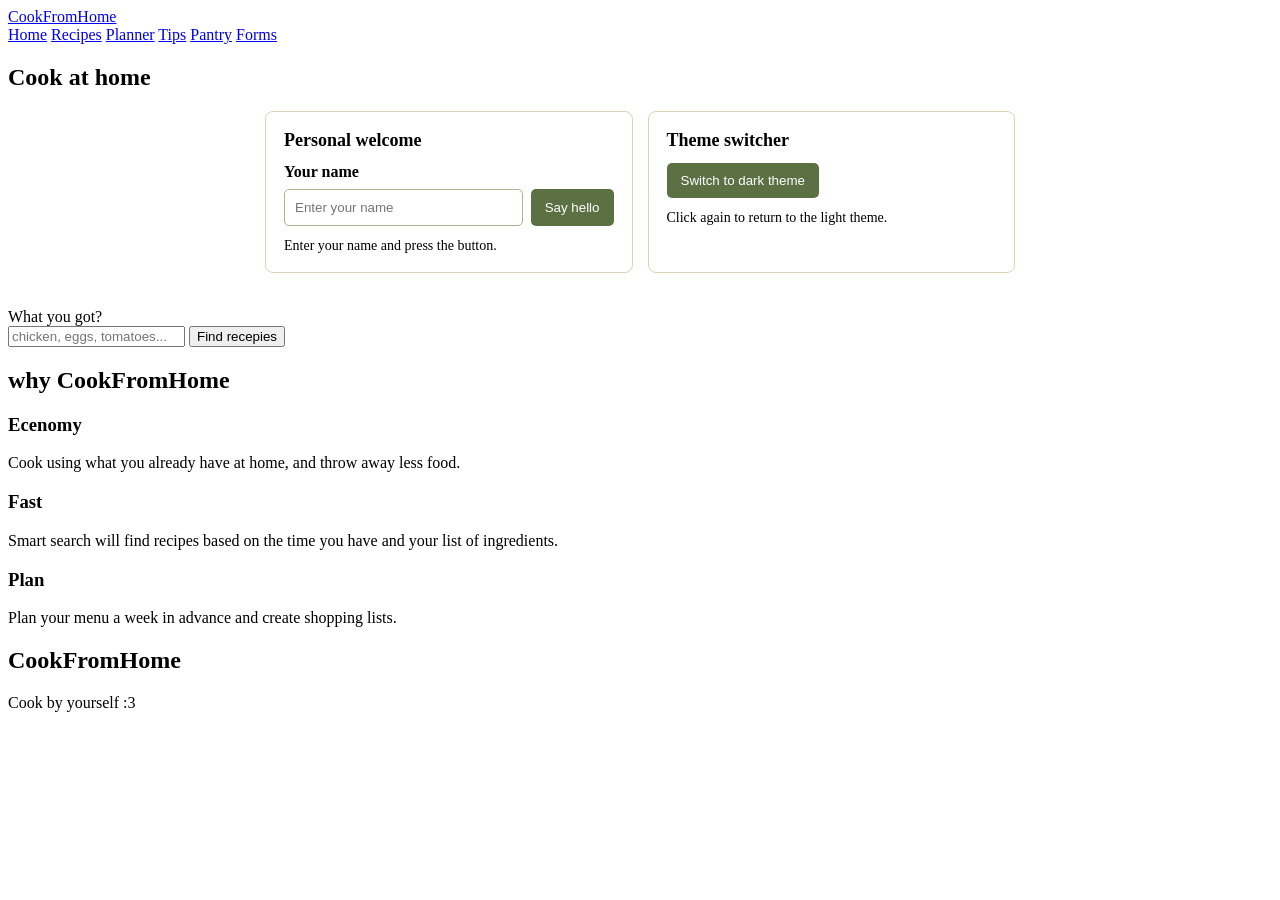
==== index.html @ 1064211c "ass5 js advanced" ====
<!DOCTYPE html>
<html lang="en">
<head>
    <meta charset="UTF-8">
    <meta name="viewport" content="width=device-width, initial-scale=1.0">
    <title>CookFromHome</title>
    <link rel="stylesheet" href="css/style.css">
    <link rel="stylesheet" href="css/responsive.css">
    <link rel="stylesheet" href="css/dom.css">
</head>
<body class="home-page">
    <!-- это короч header его не надо трогать, если хотите новое добавить туда то делайте токо классы разделите мб с суфиксом названий своей страницы -->
     <header>
        <div class="container header-content">
            <a href="index.html" class="logo"> CookFromHome </a>

            <nav>
                 <a href="index.html">Home</a>
                 <a href="recipes.html">Recipes</a>
                 <a href="planner.html">Planner</a>
                 <a href="tips.html">Tips</a>
                 <a href="pantry.html">Pantry</a>
                 <a href="forms.html">Forms</a>
            </nav>
        </div>
     </header>

     <!-- Вот тут будете писать в основном свою страницу-->
     <main>
         <!-- hero-секция с заголовком и призывом к действию -->
         <section class="home-hero">
             <div class="container home-hero-content">
                 <h1 class="home-title">Cook at home</h1>
                 

                 <!-- форма быстрого ввода ингредиентов (требование для форм + Flexbox/Grid) -->
                 <!-- Assignment DOM: Tasks 0 and 1 -->
                 <section class="dom-home-tools" aria-label="JavaScript interaction practice">
                     <div class="dom-home-tool">
                         <h2>Personal welcome</h2>
                         <label for="welcome-name">Your name</label>
                         <div class="dom-home-inputs">
                             <input id="welcome-name" type="text" placeholder="Enter your name">
                             <button id="welcome-button" type="button">Say hello</button>
                         </div>
                         <p id="welcome-message" role="status" aria-live="polite">Enter your name and press the button.</p>
                     </div>
                     <div class="dom-home-tool">
                         <h2>Theme switcher</h2>
                         <button id="theme-button" type="button" aria-pressed="false">Switch to dark theme</button>
                         <p>Click again to return to the light theme.</p>
                     </div>
                 </section>

                 <form class="home-form">
                     <label for="ingredients-input" class="home-label">What you got?</label>
                     <div class="home-input-group">
                         <input type="text" id="ingredients-input" class="home-input" placeholder="chicken, eggs, tomatoes..." required>
                         <button type="submit" class="home-btn">Find recepies</button>
                     </div>
                 </form>
             </div>
         </section>

         <!-- секция преимуществ -->
         <section class="home-benefits">
             <div class="container">
                 <h2 class="home-section-title">why CookFromHome</h2>
                 <div class="home-benefits-grid">
                     <article class="home-benefit-card">
                         <h3 class="home-card-title">Ecenomy</h3>
                         <p class="home-card-text">Cook using what you already have at home, and throw away less food.</p>
                     </article>
                     <article class="home-benefit-card">
                         <h3 class="home-card-title">Fast</h3>
                         <p class="home-card-text">Smart search will find recipes based on the time you have and your list of ingredients.</p>
                     </article>
                     <article class="home-benefit-card">
                         <h3 class="home-card-title">Plan</h3>
                         <p class="home-card-text">Plan your menu a week in advance and create shopping lists.</p>
                     </article>
                 </div>
             </div>
         </section>
     </main>

     <!-- это будет footer его тоже не надо особо трогать, если хотите новое добавить туда то делайте токо классы разделите мб с суфиксом названий своей страницы-->
      <footer>
        <div class="container footer-content">
            <h2>CookFromHome</h2>
            <p>Cook by yourself :3</p>
        </div>
      </footer>
    <script src="js/home-dom.js" defer></script>
</body>
</html>
---- css/responsive.css ----
/* 
   RESPONSIVE STYLES FOR HOME PAGE
   */
@media (max-width: 768px) {
    .home-title {
        font-size: 2rem;
    }

    .home-benefits-grid {
        grid-template-columns: 1fr;
    }

    .home-input-group {
        flex-direction: column;
    }

    .home-btn {
        width: 100%;
    }
}


/* Pantry */

@media (max-width: 600px) {

    .pantry-top-content {
        flex-direction: column;
        align-items: flex-start;
    }

    .pantry-top-content h1 {
        font-size: 42px;
    }

    .pantry-add-product {
        width: 100%;
        flex-direction: column;
    }

    .pantry-add-product input {
        width: 100%;
    }

    .pantry-main {
        grid-template-columns: 1fr;
    }

    .pantry-shelf {
        grid-template-columns: 1fr;
    }

    .pantry-shelf-title {
        border-right: none;
    }

    .pantry-log-row {
        grid-template-columns: 1fr;
        gap: 5px;
    }
}

/* Forms */
@media (max-width: 768px) {

    .header-content {
        flex-direction: column;
        text-align: center;
    }

    header nav {
        justify-content: center;
        gap: 12px;
    }

    .forms-title {
        font-size: 28px;
    }

    .forms-section {
        padding: 20px;
    }

    .footer-content {
        flex-direction: column;
        text-align: center;
    }
    .forms-section {
        padding: 15px;
    }

    .forms-section h2 {
        font-size: 22px;
    }

    .forms-button,
    .btn-secondary {
        padding: 10px 18px;
    }
}
---- css/dom.css ----
/* Assignment 5 DOM & Events — added features only */

/* Home: welcome and theme switcher */
.dom-home-tools {
    max-width: 750px;
    margin: 0 auto 35px;
    display: grid;
    grid-template-columns: repeat(2, minmax(0, 1fr));
    gap: 15px;
    text-align: left;
}
.dom-home-tool {
    padding: 18px;
    background: #fff;
    border: 1px solid #dcd2b4;
    border-radius: 8px;
}
.dom-home-tool h2 { margin: 0 0 12px; font-size: 18px; }
.dom-home-tool label, .tips-live-search label { display: block; font-weight: bold; margin-bottom: 8px; }
.dom-home-tool p { font-size: 14px; margin: 12px 0 0; }
.dom-home-inputs { display: flex; flex-wrap: wrap; gap: 8px; }
.dom-home-tool input, .tips-live-search input {
    min-width: 0;
    flex: 1;
    padding: 10px;
    border: 1px solid #b4af96;
    border-radius: 5px;
}
.dom-home-tool button, .tips-live-search button {
    padding: 10px 14px;
    border: 0;
    border-radius: 5px;
    background: #5b7043;
    color: white;
    cursor: pointer;
}
.dom-home-tool button:hover { background: #435b31; }

/* Home page dark theme (Task 1) */
body.home-page.theme-dark { background: #1c2923; color: #f2eee3; }
.home-page.theme-dark header { background: #22372b; border-bottom-color: #627867; }
.home-page.theme-dark nav a, .home-page.theme-dark .logo { color: #f2eee3; }
.home-page.theme-dark .home-title,
.home-page.theme-dark .home-section-title,
.home-page.theme-dark .home-label,
.home-page.theme-dark .home-subtitle { color: #f2eee3; }
.home-page.theme-dark .dom-home-tool,
.home-page.theme-dark .home-benefit-card { background: #304439; border-color: #657b69; }
.home-page.theme-dark .home-card-title { color: #d9eaba; }
.home-page.theme-dark .home-card-text { color: #e6ebe0; }
.home-page.theme-dark .dom-home-tool input,
.home-page.theme-dark .home-input { background: #f9f9f3; color: #213329; }
.home-page.theme-dark footer { background: #14241a; }

/* Pantry: add/remove list (Task 4) */
.pantry-add-product { flex-direction: column; align-items: flex-start; gap: 8px; }
.pantry-add-product label { font-weight: bold; }
.pantry-add-product form { display: flex; flex-wrap: wrap; gap: 8px; }
#pantry-add-feedback { margin: 0; font-size: 13px; color: #f4dba9; }
.pantry-added { padding-top: 30px; }
.pantry-added h2 { margin: 0 0 8px; }
#pantry-product-list { list-style: none; padding: 0; margin: 15px 0 30px; }
#pantry-product-list li {
    padding: 10px 14px;
    margin: 8px 0;
    background: #fbf8f1;
    border: 1px solid #bcb4a4;
    display: flex;
    align-items: center;
    justify-content: space-between;
    gap: 12px;
    overflow-wrap: anywhere;
}
#pantry-product-list button {
    border: 0;
    border-radius: 4px;
    padding: 7px 12px;
    color: white;
    background: #8c3930;
    cursor: pointer;
}
#pantry-product-list button:hover { background: #6c261f; }

/* Pantry: independent accordion questions (Task 2) */
.faq-question {
    width: 100%;
    border: 0;
    background: transparent;
    padding: 5px 0;
    text-align: left;
    color: #1d2d26;
    font-size: 16px;
    font-weight: bold;
    cursor: pointer;
}
.faq-question::after { content: ' +'; float: right; }
.faq-question[aria-expanded="true"]::after { content: ' −'; }
.faq-answer { padding: 6px 0 2px; line-height: 1.5; }

/* Tips: live search (Task 3) */
.tips-live-search {
    padding: 20px;
    background: #fff;
    border: 1px solid #cdd8cb;
    border-radius: 8px;
}
.tips-live-search input { width: 100%; max-width: 520px; display: block; }
.tips-live-search p { margin: 12px 0 0; }
#tips-no-results { font-weight: bold; color: #87392b; }

.dom-home-tool button:focus-visible,
.dom-home-tool input:focus-visible,
.faq-question:focus-visible,
#pantry-product-list button:focus-visible,
.tips-live-search input:focus-visible,
.pantry-add-product input:focus-visible,
.pantry-add-product button:focus-visible {
    outline: 3px solid #e9ac4f;
    outline-offset: 3px;
}

@media (max-width: 700px) {
    .dom-home-tools { grid-template-columns: 1fr; }
    .pantry-add-product form { width: 100%; }
    .pantry-add-product input { width: 100%; }
}
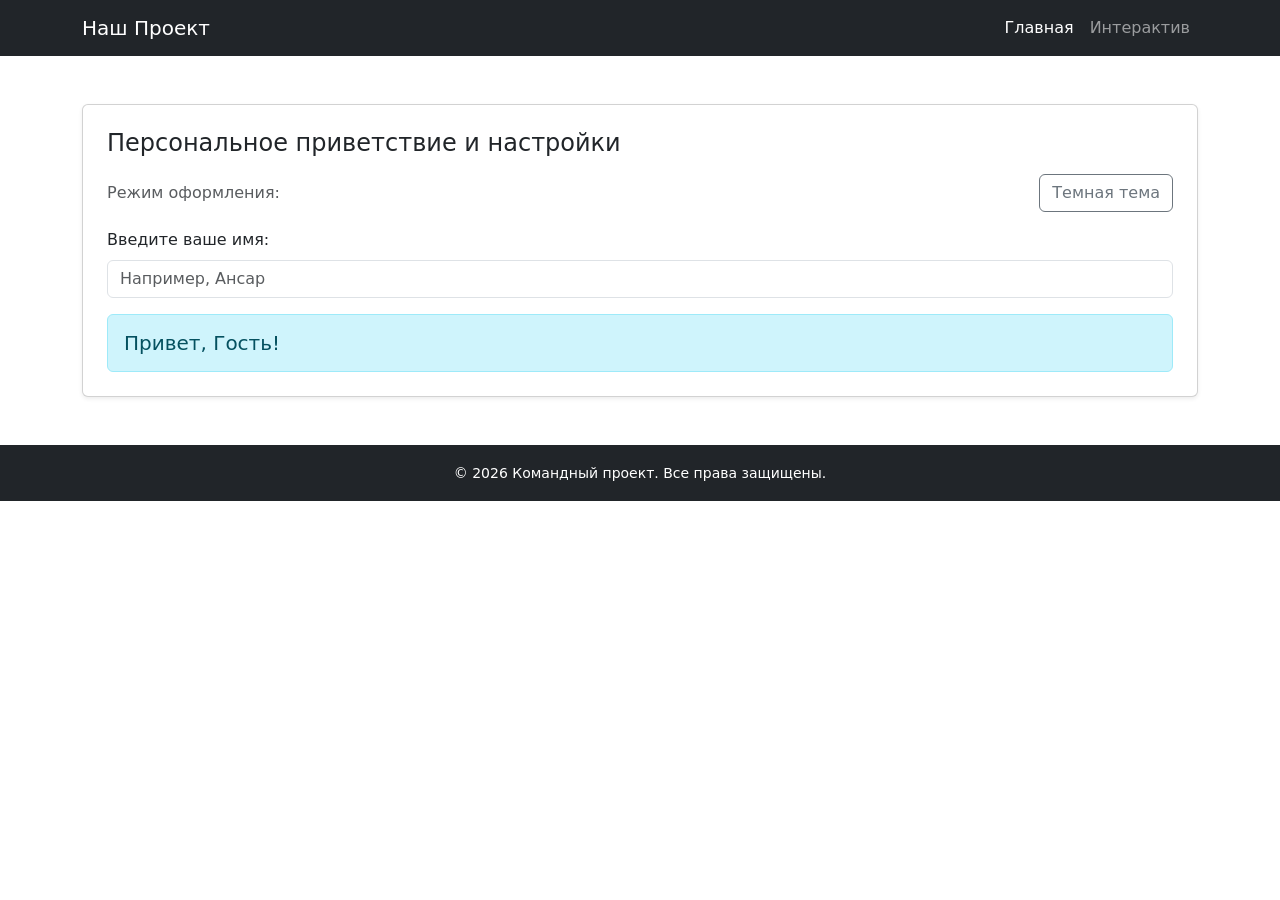
==== commit 152cd227: "Angsar: update index.html with Task 1 and 6" ====
--- a/index.html
+++ b/index.html
@@ -1,96 +1,57 @@
 <!DOCTYPE html>
-<html lang="en">
+<html lang="ru">
 <head>
     <meta charset="UTF-8">
     <meta name="viewport" content="width=device-width, initial-scale=1.0">
-    <title>CookFromHome</title>
-    <link rel="stylesheet" href="css/style.css">
-    <link rel="stylesheet" href="css/responsive.css">
-    <link rel="stylesheet" href="css/dom.css">
+    <title>Учебный проект</title>
+    <link href="https://cdn.jsdelivr.net/npm/bootstrap@5.3.0/dist/css/bootstrap.min.css" rel="stylesheet">
+    <link rel="stylesheet" href="style.css">
 </head>
-<body class="home-page">
-    <!-- это короч header его не надо трогать, если хотите новое добавить туда то делайте токо классы разделите мб с суфиксом названий своей страницы -->
-     <header>
-        <div class="container header-content">
-            <a href="index.html" class="logo"> CookFromHome </a>
+<body>
 
-            <nav>
-                 <a href="index.html">Home</a>
-                 <a href="recipes.html">Recipes</a>
-                 <a href="planner.html">Planner</a>
-                 <a href="tips.html">Tips</a>
-                 <a href="pantry.html">Pantry</a>
-                 <a href="forms.html">Forms</a>
-            </nav>
+    <header class="navbar navbar-expand-lg navbar-dark bg-dark">
+        <div class="container">
+            <a class="navbar-brand" href="#">Наш Проект</a>
+            <button class="navbar-toggler" type="button" data-bs-toggle="collapse" data-bs-target="#navbarNav">
+                <span class="navbar-toggler-icon"></span>
+            </button>
+            <div class="collapse navbar-collapse" id="navbarNav">
+                <ul class="navbar-nav ms-auto">
+                    <li class="nav-item"><a class="nav-link active" href="#">Главная</a></li>
+                    <li class="nav-item"><a class="nav-link" href="#interactive">&#x418;&#x43d;&#x442;&#x435;&#x440;&#x430;&#x43a;&#x442;&#x438;&#x432;</a></li>
+                </ul>
+            </div>
         </div>
-     </header>
+    </header>
 
-     <!-- Вот тут будете писать в основном свою страницу-->
-     <main>
-         <!-- hero-секция с заголовком и призывом к действию -->
-         <section class="home-hero">
-             <div class="container home-hero-content">
-                 <h1 class="home-title">Cook at home</h1>
-                 
+    <main class="container my-5">
+        <section id="interactive" class="card p-4 shadow-sm mb-4">
+            <h2 class="card-title h4 mb-3">&#x41f;&#x435;&#x440;&#x441;&#x43e;&#x43d;&#x430;&#x43b;&#x44c;&#x43d;&#x43e;&#x435; &#x43f;&#x440;&#x438;&#x432;&#x435;&#x442;&#x441;&#x442;&#x432;&#x438;&#x435; &#x438; &#x43d;&#x430;&#x441;&#x442;&#x440;&#x43e;&#x439;&#x43a;&#x438;</h2>
 
-                 <!-- форма быстрого ввода ингредиентов (требование для форм + Flexbox/Grid) -->
-                 <!-- Assignment DOM: Tasks 0 and 1 -->
-                 <section class="dom-home-tools" aria-label="JavaScript interaction practice">
-                     <div class="dom-home-tool">
-                         <h2>Personal welcome</h2>
-                         <label for="welcome-name">Your name</label>
-                         <div class="dom-home-inputs">
-                             <input id="welcome-name" type="text" placeholder="Enter your name">
-                             <button id="welcome-button" type="button">Say hello</button>
-                         </div>
-                         <p id="welcome-message" role="status" aria-live="polite">Enter your name and press the button.</p>
-                     </div>
-                     <div class="dom-home-tool">
-                         <h2>Theme switcher</h2>
-                         <button id="theme-button" type="button" aria-pressed="false">Switch to dark theme</button>
-                         <p>Click again to return to the light theme.</p>
-                     </div>
-                 </section>
+            <div class="d-flex justify-content-between align-items-center mb-3">
+                <span class="text-muted">&#x420;&#x435;&#x436;&#x438;&#x43c; &#x43e;&#x444;&#x43e;&#x440;&#x43c;&#x43b;&#x435;&#x43d;&#x438;&#x44f;:</span>
+                <button id="theme-toggle-btn" class="btn btn-outline-secondary">&#x422;&#x435;&#x43c;&#x43d;&#x430;&#x44f; &#x442;&#x435;&#x43c;&#x430;</button>
+            </div>
 
-                 <form class="home-form">
-                     <label for="ingredients-input" class="home-label">What you got?</label>
-                     <div class="home-input-group">
-                         <input type="text" id="ingredients-input" class="home-input" placeholder="chicken, eggs, tomatoes..." required>
-                         <button type="submit" class="home-btn">Find recepies</button>
-                     </div>
-                 </form>
-             </div>
-         </section>
+            <div class="mb-3">
+                <label for="name-input" class="form-label">&#x412;&#x432;&#x435;&#x434;&#x438;&#x442;&#x435; &#x432;&#x430;&#x448;&#x435; &#x438;&#x43c;&#x44f;:</label>
+                <input type="text" id="name-input" class="form-control" placeholder="&#x41d;&#x430;&#x43f;&#x440;&#x438;&#x43c;&#x435;&#x440;, &#x410;&#x43d;&#x441;&#x430;&#x440;">
+            </div>
 
-         <!-- секция преимуществ -->
-         <section class="home-benefits">
-             <div class="container">
-                 <h2 class="home-section-title">why CookFromHome</h2>
-                 <div class="home-benefits-grid">
-                     <article class="home-benefit-card">
-                         <h3 class="home-card-title">Ecenomy</h3>
-                         <p class="home-card-text">Cook using what you already have at home, and throw away less food.</p>
-                     </article>
-                     <article class="home-benefit-card">
-                         <h3 class="home-card-title">Fast</h3>
-                         <p class="home-card-text">Smart search will find recipes based on the time you have and your list of ingredients.</p>
-                     </article>
-                     <article class="home-benefit-card">
-                         <h3 class="home-card-title">Plan</h3>
-                         <p class="home-card-text">Plan your menu a week in advance and create shopping lists.</p>
-                     </article>
-                 </div>
-             </div>
-         </section>
-     </main>
+            <div class="alert alert-info mb-0" role="alert">
+                <h3 id="welcome-message" class="h5 mb-0">&#x41f;&#x440;&#x438;&#x432;&#x435;&#x442;, &#x413;&#x43e;&#x441;&#x442;&#x44c;!</h3>
+            </div>
+        </section>
+    </main>
 
-     <!-- это будет footer его тоже не надо особо трогать, если хотите новое добавить туда то делайте токо классы разделите мб с суфиксом названий своей страницы-->
-      <footer>
-        <div class="container footer-content">
-            <h2>CookFromHome</h2>
-            <p>Cook by yourself :3</p>
+    <footer class="bg-dark text-white text-center py-3 mt-auto">
+        <div class="container">
+            <small>&copy; 2026 &#x41a;&#x43e;&#x43c;&#x430;&#x43d;&#x434;&#x43d;&#x44b;&#x439; &#x43f;&#x440;&#x43e;&#x435;&#x43a;&#x442;. &#x412;&#x441;&#x435; &#x43f;&#x440;&#x430;&#x432;&#x430; &#x437;&#x430;&#x449;&#x438;&#x449;&#x435;&#x43d;&#x44b;.</small>
         </div>
-      </footer>
-    <script src="js/home-dom.js" defer></script>
+    </footer>
+
+    <script src="https://code.jquery.com/jquery-3.7.1.min.js"></script>
+    <script src="https://cdn.jsdelivr.net/npm/bootstrap@5.3.0/dist/js/bootstrap.bundle.min.js"></script>
+    <script src="script.js"></script>
 </body>
-</html>+</html>
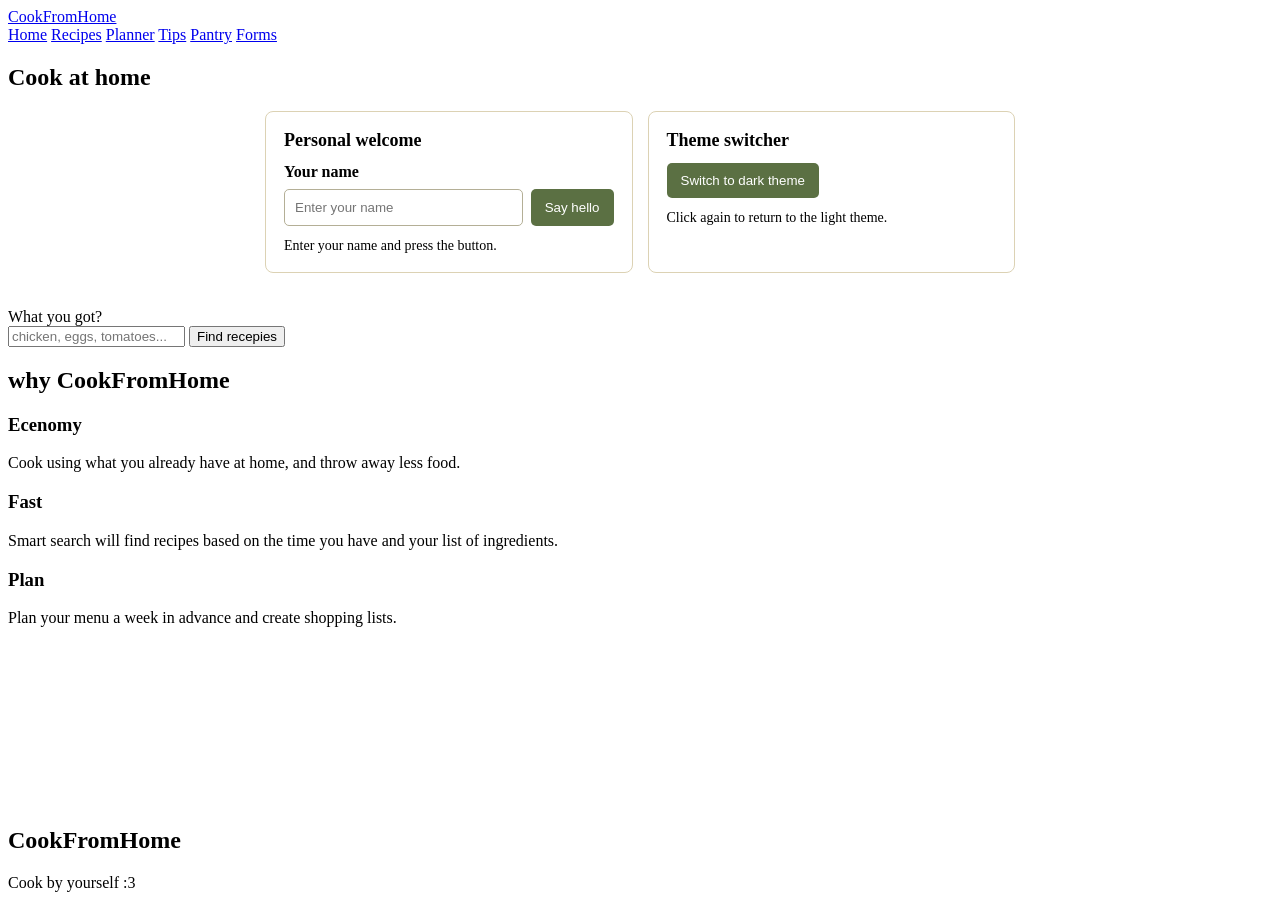
==== commit e14a9234: "Revert "Angsar: update index.html with Task 1 and 6" This reverts commit 152cd227566311664bfaecbad02" ====
--- a/index.html
+++ b/index.html
@@ -1,57 +1,96 @@
 <!DOCTYPE html>
-<html lang="ru">
+<html lang="en">
 <head>
     <meta charset="UTF-8">
     <meta name="viewport" content="width=device-width, initial-scale=1.0">
-    <title>Учебный проект</title>
-    <link href="https://cdn.jsdelivr.net/npm/bootstrap@5.3.0/dist/css/bootstrap.min.css" rel="stylesheet">
-    <link rel="stylesheet" href="style.css">
+    <title>CookFromHome</title>
+    <link rel="stylesheet" href="css/style.css">
+    <link rel="stylesheet" href="css/responsive.css">
+    <link rel="stylesheet" href="css/dom.css">
 </head>
-<body>
+<body class="home-page">
+    <!-- это короч header его не надо трогать, если хотите новое добавить туда то делайте токо классы разделите мб с суфиксом названий своей страницы -->
+     <header>
+        <div class="container header-content">
+            <a href="index.html" class="logo"> CookFromHome </a>
 
-    <header class="navbar navbar-expand-lg navbar-dark bg-dark">
-        <div class="container">
-            <a class="navbar-brand" href="#">Наш Проект</a>
-            <button class="navbar-toggler" type="button" data-bs-toggle="collapse" data-bs-target="#navbarNav">
-                <span class="navbar-toggler-icon"></span>
-            </button>
-            <div class="collapse navbar-collapse" id="navbarNav">
-                <ul class="navbar-nav ms-auto">
-                    <li class="nav-item"><a class="nav-link active" href="#">Главная</a></li>
-                    <li class="nav-item"><a class="nav-link" href="#interactive">&#x418;&#x43d;&#x442;&#x435;&#x440;&#x430;&#x43a;&#x442;&#x438;&#x432;</a></li>
-                </ul>
-            </div>
+            <nav>
+                 <a href="index.html">Home</a>
+                 <a href="recipes.html">Recipes</a>
+                 <a href="planner.html">Planner</a>
+                 <a href="tips.html">Tips</a>
+                 <a href="pantry.html">Pantry</a>
+                 <a href="forms.html">Forms</a>
+            </nav>
         </div>
-    </header>
+     </header>
 
-    <main class="container my-5">
-        <section id="interactive" class="card p-4 shadow-sm mb-4">
-            <h2 class="card-title h4 mb-3">&#x41f;&#x435;&#x440;&#x441;&#x43e;&#x43d;&#x430;&#x43b;&#x44c;&#x43d;&#x43e;&#x435; &#x43f;&#x440;&#x438;&#x432;&#x435;&#x442;&#x441;&#x442;&#x432;&#x438;&#x435; &#x438; &#x43d;&#x430;&#x441;&#x442;&#x440;&#x43e;&#x439;&#x43a;&#x438;</h2>
+     <!-- Вот тут будете писать в основном свою страницу-->
+     <main>
+         <!-- hero-секция с заголовком и призывом к действию -->
+         <section class="home-hero">
+             <div class="container home-hero-content">
+                 <h1 class="home-title">Cook at home</h1>
+                 
 
-            <div class="d-flex justify-content-between align-items-center mb-3">
-                <span class="text-muted">&#x420;&#x435;&#x436;&#x438;&#x43c; &#x43e;&#x444;&#x43e;&#x440;&#x43c;&#x43b;&#x435;&#x43d;&#x438;&#x44f;:</span>
-                <button id="theme-toggle-btn" class="btn btn-outline-secondary">&#x422;&#x435;&#x43c;&#x43d;&#x430;&#x44f; &#x442;&#x435;&#x43c;&#x430;</button>
-            </div>
+                 <!-- форма быстрого ввода ингредиентов (требование для форм + Flexbox/Grid) -->
+                 <!-- Assignment DOM: Tasks 0 and 1 -->
+                 <section class="dom-home-tools" aria-label="JavaScript interaction practice">
+                     <div class="dom-home-tool">
+                         <h2>Personal welcome</h2>
+                         <label for="welcome-name">Your name</label>
+                         <div class="dom-home-inputs">
+                             <input id="welcome-name" type="text" placeholder="Enter your name">
+                             <button id="welcome-button" type="button">Say hello</button>
+                         </div>
+                         <p id="welcome-message" role="status" aria-live="polite">Enter your name and press the button.</p>
+                     </div>
+                     <div class="dom-home-tool">
+                         <h2>Theme switcher</h2>
+                         <button id="theme-button" type="button" aria-pressed="false">Switch to dark theme</button>
+                         <p>Click again to return to the light theme.</p>
+                     </div>
+                 </section>
 
-            <div class="mb-3">
-                <label for="name-input" class="form-label">&#x412;&#x432;&#x435;&#x434;&#x438;&#x442;&#x435; &#x432;&#x430;&#x448;&#x435; &#x438;&#x43c;&#x44f;:</label>
-                <input type="text" id="name-input" class="form-control" placeholder="&#x41d;&#x430;&#x43f;&#x440;&#x438;&#x43c;&#x435;&#x440;, &#x410;&#x43d;&#x441;&#x430;&#x440;">
-            </div>
+                 <form class="home-form">
+                     <label for="ingredients-input" class="home-label">What you got?</label>
+                     <div class="home-input-group">
+                         <input type="text" id="ingredients-input" class="home-input" placeholder="chicken, eggs, tomatoes..." required>
+                         <button type="submit" class="home-btn">Find recepies</button>
+                     </div>
+                 </form>
+             </div>
+         </section>
 
-            <div class="alert alert-info mb-0" role="alert">
-                <h3 id="welcome-message" class="h5 mb-0">&#x41f;&#x440;&#x438;&#x432;&#x435;&#x442;, &#x413;&#x43e;&#x441;&#x442;&#x44c;!</h3>
-            </div>
-        </section>
-    </main>
+         <!-- секция преимуществ -->
+         <section class="home-benefits">
+             <div class="container">
+                 <h2 class="home-section-title">why CookFromHome</h2>
+                 <div class="home-benefits-grid">
+                     <article class="home-benefit-card">
+                         <h3 class="home-card-title">Ecenomy</h3>
+                         <p class="home-card-text">Cook using what you already have at home, and throw away less food.</p>
+                     </article>
+                     <article class="home-benefit-card">
+                         <h3 class="home-card-title">Fast</h3>
+                         <p class="home-card-text">Smart search will find recipes based on the time you have and your list of ingredients.</p>
+                     </article>
+                     <article class="home-benefit-card">
+                         <h3 class="home-card-title">Plan</h3>
+                         <p class="home-card-text">Plan your menu a week in advance and create shopping lists.</p>
+                     </article>
+                 </div>
+             </div>
+         </section>
+     </main>
 
-    <footer class="bg-dark text-white text-center py-3 mt-auto">
-        <div class="container">
-            <small>&copy; 2026 &#x41a;&#x43e;&#x43c;&#x430;&#x43d;&#x434;&#x43d;&#x44b;&#x439; &#x43f;&#x440;&#x43e;&#x435;&#x43a;&#x442;. &#x412;&#x441;&#x435; &#x43f;&#x440;&#x430;&#x432;&#x430; &#x437;&#x430;&#x449;&#x438;&#x449;&#x435;&#x43d;&#x44b;.</small>
+     <!-- это будет footer его тоже не надо особо трогать, если хотите новое добавить туда то делайте токо классы разделите мб с суфиксом названий своей страницы-->
+      <footer>
+        <div class="container footer-content">
+            <h2>CookFromHome</h2>
+            <p>Cook by yourself :3</p>
         </div>
-    </footer>
-
-    <script src="https://code.jquery.com/jquery-3.7.1.min.js"></script>
-    <script src="https://cdn.jsdelivr.net/npm/bootstrap@5.3.0/dist/js/bootstrap.bundle.min.js"></script>
-    <script src="script.js"></script>
+      </footer>
+    <script src="js/home-dom.js" defer></script>
 </body>
-</html>
+</html>
--- a/css/style.css
+++ b/css/style.css
@@ -0,0 +1,37 @@
+﻿body {
+    transition: background-color 0.3s ease, color 0.3s ease;
+    min-height: 100vh;
+    display: flex;
+    flex-direction: column;
+}
+
+main {
+    flex: 1;
+}
+
+body.dark-theme {
+    background-color: #121212;
+    color: #e0e0e0;
+}
+
+    body.dark-theme .card {
+        background-color: #1e1e1e;
+        border-color: #333;
+        color: #e0e0e0;
+    }
+
+    body.dark-theme .form-control {
+        background-color: #2b2b2b;
+        border-color: #444;
+        color: #ffffff;
+    }
+
+        body.dark-theme .form-control::placeholder {
+            color: #888;
+        }
+
+    body.dark-theme .alert-info {
+        background-color: #1a3a4b;
+        border-color: #20546d;
+        color: #b6e0fe;
+    }
--- a/css/responsive.css
+++ b/css/responsive.css
@@ -0,0 +1,100 @@
+/* 
+   RESPONSIVE STYLES FOR HOME PAGE
+   */
+@media (max-width: 768px) {
+    .home-title {
+        font-size: 2rem;
+    }
+
+    .home-benefits-grid {
+        grid-template-columns: 1fr;
+    }
+
+    .home-input-group {
+        flex-direction: column;
+    }
+
+    .home-btn {
+        width: 100%;
+    }
+}
+
+
+/* Pantry */
+
+@media (max-width: 600px) {
+
+    .pantry-top-content {
+        flex-direction: column;
+        align-items: flex-start;
+    }
+
+    .pantry-top-content h1 {
+        font-size: 42px;
+    }
+
+    .pantry-add-product {
+        width: 100%;
+        flex-direction: column;
+    }
+
+    .pantry-add-product input {
+        width: 100%;
+    }
+
+    .pantry-main {
+        grid-template-columns: 1fr;
+    }
+
+    .pantry-shelf {
+        grid-template-columns: 1fr;
+    }
+
+    .pantry-shelf-title {
+        border-right: none;
+    }
+
+    .pantry-log-row {
+        grid-template-columns: 1fr;
+        gap: 5px;
+    }
+}
+
+/* Forms */
+@media (max-width: 768px) {
+
+    .header-content {
+        flex-direction: column;
+        text-align: center;
+    }
+
+    header nav {
+        justify-content: center;
+        gap: 12px;
+    }
+
+    .forms-title {
+        font-size: 28px;
+    }
+
+    .forms-section {
+        padding: 20px;
+    }
+
+    .footer-content {
+        flex-direction: column;
+        text-align: center;
+    }
+    .forms-section {
+        padding: 15px;
+    }
+
+    .forms-section h2 {
+        font-size: 22px;
+    }
+
+    .forms-button,
+    .btn-secondary {
+        padding: 10px 18px;
+    }
+}
--- a/css/dom.css
+++ b/css/dom.css
@@ -0,0 +1,126 @@
+/* Assignment 5 DOM & Events — added features only */
+
+/* Home: welcome and theme switcher */
+.dom-home-tools {
+    max-width: 750px;
+    margin: 0 auto 35px;
+    display: grid;
+    grid-template-columns: repeat(2, minmax(0, 1fr));
+    gap: 15px;
+    text-align: left;
+}
+.dom-home-tool {
+    padding: 18px;
+    background: #fff;
+    border: 1px solid #dcd2b4;
+    border-radius: 8px;
+}
+.dom-home-tool h2 { margin: 0 0 12px; font-size: 18px; }
+.dom-home-tool label, .tips-live-search label { display: block; font-weight: bold; margin-bottom: 8px; }
+.dom-home-tool p { font-size: 14px; margin: 12px 0 0; }
+.dom-home-inputs { display: flex; flex-wrap: wrap; gap: 8px; }
+.dom-home-tool input, .tips-live-search input {
+    min-width: 0;
+    flex: 1;
+    padding: 10px;
+    border: 1px solid #b4af96;
+    border-radius: 5px;
+}
+.dom-home-tool button, .tips-live-search button {
+    padding: 10px 14px;
+    border: 0;
+    border-radius: 5px;
+    background: #5b7043;
+    color: white;
+    cursor: pointer;
+}
+.dom-home-tool button:hover { background: #435b31; }
+
+/* Home page dark theme (Task 1) */
+body.home-page.theme-dark { background: #1c2923; color: #f2eee3; }
+.home-page.theme-dark header { background: #22372b; border-bottom-color: #627867; }
+.home-page.theme-dark nav a, .home-page.theme-dark .logo { color: #f2eee3; }
+.home-page.theme-dark .home-title,
+.home-page.theme-dark .home-section-title,
+.home-page.theme-dark .home-label,
+.home-page.theme-dark .home-subtitle { color: #f2eee3; }
+.home-page.theme-dark .dom-home-tool,
+.home-page.theme-dark .home-benefit-card { background: #304439; border-color: #657b69; }
+.home-page.theme-dark .home-card-title { color: #d9eaba; }
+.home-page.theme-dark .home-card-text { color: #e6ebe0; }
+.home-page.theme-dark .dom-home-tool input,
+.home-page.theme-dark .home-input { background: #f9f9f3; color: #213329; }
+.home-page.theme-dark footer { background: #14241a; }
+
+/* Pantry: add/remove list (Task 4) */
+.pantry-add-product { flex-direction: column; align-items: flex-start; gap: 8px; }
+.pantry-add-product label { font-weight: bold; }
+.pantry-add-product form { display: flex; flex-wrap: wrap; gap: 8px; }
+#pantry-add-feedback { margin: 0; font-size: 13px; color: #f4dba9; }
+.pantry-added { padding-top: 30px; }
+.pantry-added h2 { margin: 0 0 8px; }
+#pantry-product-list { list-style: none; padding: 0; margin: 15px 0 30px; }
+#pantry-product-list li {
+    padding: 10px 14px;
+    margin: 8px 0;
+    background: #fbf8f1;
+    border: 1px solid #bcb4a4;
+    display: flex;
+    align-items: center;
+    justify-content: space-between;
+    gap: 12px;
+    overflow-wrap: anywhere;
+}
+#pantry-product-list button {
+    border: 0;
+    border-radius: 4px;
+    padding: 7px 12px;
+    color: white;
+    background: #8c3930;
+    cursor: pointer;
+}
+#pantry-product-list button:hover { background: #6c261f; }
+
+/* Pantry: independent accordion questions (Task 2) */
+.faq-question {
+    width: 100%;
+    border: 0;
+    background: transparent;
+    padding: 5px 0;
+    text-align: left;
+    color: #1d2d26;
+    font-size: 16px;
+    font-weight: bold;
+    cursor: pointer;
+}
+.faq-question::after { content: ' +'; float: right; }
+.faq-question[aria-expanded="true"]::after { content: ' −'; }
+.faq-answer { padding: 6px 0 2px; line-height: 1.5; }
+
+/* Tips: live search (Task 3) */
+.tips-live-search {
+    padding: 20px;
+    background: #fff;
+    border: 1px solid #cdd8cb;
+    border-radius: 8px;
+}
+.tips-live-search input { width: 100%; max-width: 520px; display: block; }
+.tips-live-search p { margin: 12px 0 0; }
+#tips-no-results { font-weight: bold; color: #87392b; }
+
+.dom-home-tool button:focus-visible,
+.dom-home-tool input:focus-visible,
+.faq-question:focus-visible,
+#pantry-product-list button:focus-visible,
+.tips-live-search input:focus-visible,
+.pantry-add-product input:focus-visible,
+.pantry-add-product button:focus-visible {
+    outline: 3px solid #e9ac4f;
+    outline-offset: 3px;
+}
+
+@media (max-width: 700px) {
+    .dom-home-tools { grid-template-columns: 1fr; }
+    .pantry-add-product form { width: 100%; }
+    .pantry-add-product input { width: 100%; }
+}
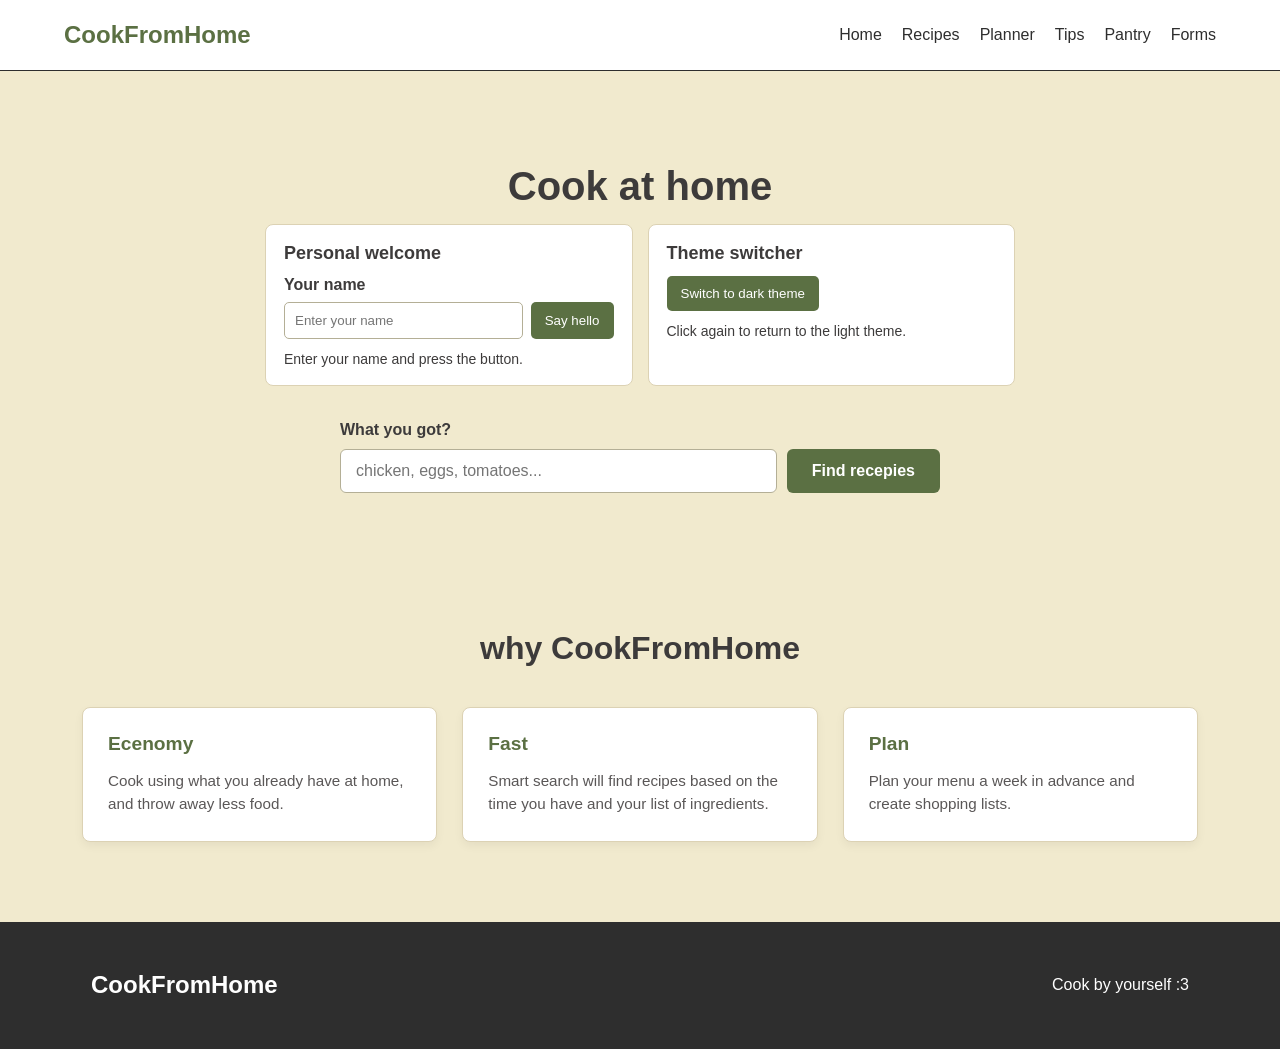
==== commit e4bd10f8: "Add jQuery CDN script to index.html" ====
--- a/index.html
+++ b/index.html
@@ -92,5 +92,8 @@
         </div>
       </footer>
     <script src="js/home-dom.js" defer></script>
+   
+<script src="https://code.jquery.com/jquery-3.6.0.min.js"></script>
+<script src="js/home-dom.js" defer></script>
 </body>
-</html>+</html>
--- a/css/style.css
+++ b/css/style.css
@@ -1,37 +1,339 @@
-﻿body {
-    transition: background-color 0.3s ease, color 0.3s ease;
-    min-height: 100vh;
-    display: flex;
-    flex-direction: column;
-}
-
-main {
-    flex: 1;
-}
-
-body.dark-theme {
-    background-color: #121212;
-    color: #e0e0e0;
-}
-
-    body.dark-theme .card {
-        background-color: #1e1e1e;
-        border-color: #333;
-        color: #e0e0e0;
-    }
-
-    body.dark-theme .form-control {
-        background-color: #2b2b2b;
-        border-color: #444;
-        color: #ffffff;
-    }
-
-        body.dark-theme .form-control::placeholder {
-            color: #888;
-        }
-
-    body.dark-theme .alert-info {
-        background-color: #1a3a4b;
-        border-color: #20546d;
-        color: #b6e0fe;
-    }
+* {
+    box-sizing: border-box;
+}
+
+body{
+    margin: 0;
+    font-family: Arial, sans-serif;
+    background-color: rgb(241, 234, 206);
+    color: rgb(61, 59, 59);
+    min-height: 100vh;
+    display: flex;
+    flex-direction: column;
+}
+
+/* тут короч общие классы мб потом что то добавим чтобы облегчит но пока так а и кста вот юзайте заране готовый контейнер если не нравится то может свой сделать конечно*/
+
+.container{
+    width: min(90%, 1200px);
+    margin: 0 auto;
+}
+
+/* header */
+header{
+    background-color: white;
+    border-bottom: 1px solid rgb(46, 46, 46);
+}
+
+.header-content{
+    min-height: 70px;
+    display: flex;
+    flex-wrap: wrap;
+    align-items: center;
+    justify-content: space-between;
+    gap: 15px;
+}
+
+.logo{
+    color: rgb(91, 112, 67);
+    font-size: 24px;
+    font-weight: bold;
+    text-decoration: none;
+}
+
+/* navigation */
+nav{
+    display: flex;
+    gap: 12px 20px;
+    flex-wrap: wrap;
+    justify-content: flex-end;
+}
+nav a{
+    color: rgb(46, 46, 46);
+    text-decoration: none;
+}
+
+/* main <-------------------------------------------------------------- тут пишите свои классы и делите их коментариями по секциями и еще суфикс добавляйте по типу pantry-title plannet-title и тп*/
+main{
+    min-height: 70vh;
+    flex: 1;
+}
+
+/* footer */
+footer{
+    padding: 30px;
+    background-color: rgb(46, 46, 46);
+    color: white;
+}
+
+.footer-content{
+    display: flex;
+    align-items: center;
+    justify-content: space-between;
+}
+/* 
+   HOME PAGE STYLES (Retkhan Angsar)
+    */
+
+/* Hero-секция */
+.home-hero {
+    padding: 60px 20px;
+    background-color: transparent;
+    text-align: center;
+}
+
+.home-title {
+    font-size: 2.5rem;
+    color: rgb(61, 59, 59);
+    margin-bottom: 15px;
+}
+
+.home-subtitle {
+    font-size: 1.1rem;
+    color: rgb(90, 87, 87);
+    margin-bottom: 30px;
+}
+
+/* Форма поиска (Flexbox) */
+.home-form {
+    max-width: 600px;
+    margin: 0 auto;
+    display: flex;
+    flex-direction: column;
+    gap: 10px;
+    text-align: left;
+}
+
+.home-label {
+    font-weight: bold;
+    color: rgb(61, 59, 59);
+}
+
+.home-input-group {
+    display: flex; /* flexbox для строки ввода и кнопки */
+    gap: 10px;
+}
+
+.home-input {
+    flex: 1; /* инпут занимает всё доступное пространство */
+    padding: 12px 15px;
+    border: 1px solid rgb(180, 175, 150);
+    border-radius: 6px;
+    font-size: 1rem;
+    background-color: white;
+}
+
+.home-btn {
+    padding: 12px 25px;
+    background-color: rgb(91, 112, 67);
+    color: white;
+    border: none;
+    border-radius: 6px;
+    font-size: 1rem;
+    font-weight: bold;
+    cursor: pointer;
+    transition: background 0.3s;
+}
+
+    .home-btn:hover {
+        background-color: rgb(35, 170, 42);
+    }
+
+/* секция преимуществ */
+.home-benefits {
+    padding: 50px 20px 80px 20px;
+}
+
+.home-section-title {
+    text-align: center;
+    font-size: 2rem;
+    margin-bottom: 40px;
+    color: rgb(61, 59, 59);
+}
+
+/* карточки преимуществ (CSS Grid) */
+.home-benefits-grid {
+    display: grid;
+    grid-template-columns: repeat(3, 1fr); /* 3 колонки на десктопе */
+    gap: 25px;
+}
+
+.home-benefit-card {
+    background: white;
+    padding: 25px;
+    border-radius: 8px;
+    box-shadow: 0 4px 10px rgba(0, 0, 0, 0.05);
+    border: 1px solid rgb(220, 210, 180);
+}
+
+.home-card-title {
+    font-size: 1.2rem;
+    margin-top: 0;
+    margin-bottom: 10px;
+    color: rgb(91, 112, 67);
+}
+
+.home-card-text {
+    color: rgb(90, 87, 87);
+    font-size: 0.95rem;
+    line-height: 1.5;
+    margin-bottom: 0;
+}
+.planner-container {
+    padding: 40px 0 80px 0;
+}
+
+.planner-hero {
+    text-align: center;
+    margin-bottom: 40px;
+}
+
+.planner-title {
+    font-size: 2.2rem;
+    color: rgb(61, 59, 59);
+    margin-bottom: 10px;
+}
+
+.planner-subtitle {
+    font-size: 1rem;
+    color: rgb(90, 87, 87);
+}
+
+.planner-form-card {
+    background: white;
+    padding: 20px 30px;
+    border-radius: 8px;
+    border: 1px solid rgb(220, 210, 180);
+    box-shadow: 0 4px 10px rgba(0, 0, 0, 0.05);
+    display: flex;
+    justify-content: space-between;
+    align-items: center;
+    flex-wrap: wrap;
+    gap: 20px;
+    margin-bottom: 40px;
+}
+
+.planner-form-group {
+    display: flex;
+    align-items: center;
+    gap: 10px;
+}
+
+.planner-select,
+.planner-input {
+    padding: 10px 14px;
+    border: 1px solid rgb(180, 175, 150);
+    border-radius: 6px;
+    font-size: 0.95rem;
+    background: white;
+}
+
+.planner-grid {
+    display: grid;
+    grid-template-columns: repeat(auto-fill, minmax(320px, 1fr));
+    gap: 25px;
+    margin-bottom: 50px;
+}
+
+.planner-day-card {
+    background: white;
+    border-radius: 8px;
+    padding: 22px;
+    border: 1px solid rgb(220, 210, 180);
+    box-shadow: 0 4px 10px rgba(0, 0, 0, 0.05);
+}
+
+.planner-day-header {
+    display: flex;
+    justify-content: space-between;
+    align-items: center;
+    padding-bottom: 12px;
+    margin-bottom: 15px;
+    border-bottom: 2px solid rgb(241, 234, 206);
+}
+
+.planner-day-title {
+    margin: 0;
+    font-size: 1.2rem;
+    color: rgb(61, 59, 59);
+}
+
+.planner-badge {
+    background: rgb(230, 248, 232);
+    color: rgb(91, 112, 67);
+    font-weight: bold;
+    font-size: 0.85rem;
+    padding: 4px 10px;
+    border-radius: 12px;
+}
+
+.planner-meals {
+    list-style: none;
+    padding: 0;
+    margin: 0;
+}
+
+.planner-meals li {
+    padding: 8px 0;
+    font-size: 0.95rem;
+    color: rgb(75, 75, 75);
+    border-bottom: 1px dashed rgb(230, 225, 200);
+}
+
+.planner-meals li:last-child {
+    border-bottom: none;
+}
+
+.planner-bottom-layout {
+    display: grid;
+    grid-template-columns: 2fr 1fr;
+    gap: 25px;
+}
+
+.planner-box {
+    background: white;
+    padding: 25px;
+    border-radius: 8px;
+    border: 1px solid rgb(220, 210, 180);
+    box-shadow: 0 4px 10px rgba(0, 0, 0, 0.05);
+}
+
+.planner-box h3 {
+    margin-top: 0;
+    color: rgb(61, 59, 59);
+    margin-bottom: 20px;
+}
+
+.planner-checklist {
+    display: grid;
+    grid-template-columns: 1fr 1fr;
+    gap: 15px;
+}
+
+.planner-check-item {
+    display: flex;
+    align-items: center;
+    gap: 10px;
+    font-size: 0.95rem;
+    color: rgb(75, 75, 75);
+}
+
+.planner-check-item input[type="checkbox"] {
+    width: 18px;
+    height: 18px;
+    accent-color: rgb(91, 112, 67);
+    cursor: pointer;
+}
+
+.planner-summary-list {
+    width: 100%;
+    margin-bottom: 20px;
+}
+
+.planner-summary-item {
+    display: flex;
+    justify-content: space-between;
+    padding: 10px 0;
+    border-bottom: 1px solid rgb(240, 235, 215);
+    font-size: 0.95rem;
+}
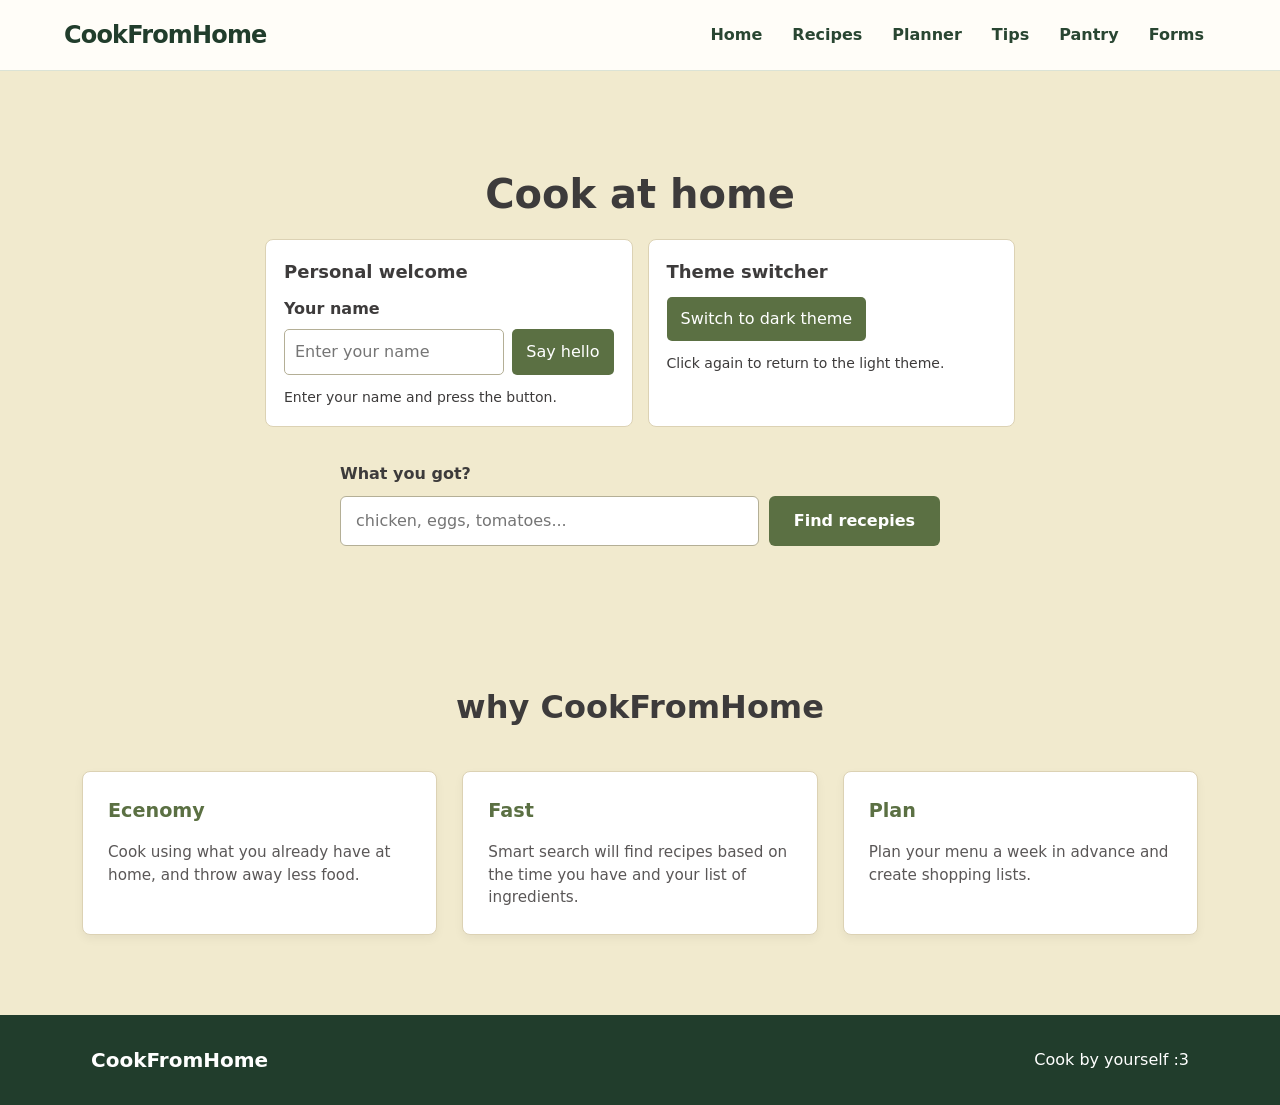
==== commit 1639ac7c: "Complete Task 7 responsive design" ====
--- a/index.html
+++ b/index.html
@@ -7,9 +7,10 @@
     <link rel="stylesheet" href="css/style.css">
     <link rel="stylesheet" href="css/responsive.css">
     <link rel="stylesheet" href="css/dom.css">
+    <link rel="stylesheet" href="css/site-polish.css">
 </head>
 <body class="home-page">
-    <!-- это короч header его не надо трогать, если хотите новое добавить туда то делайте токо классы разделите мб с суфиксом названий своей страницы -->
+    <a class="skip-link" href="#main-content">Skip to main content</a>
      <header>
         <div class="container header-content">
             <a href="index.html" class="logo"> CookFromHome </a>
@@ -25,75 +26,67 @@
         </div>
      </header>
 
-     <!-- Вот тут будете писать в основном свою страницу-->
-     <main>
-         <!-- hero-секция с заголовком и призывом к действию -->
-         <section class="home-hero">
-             <div class="container home-hero-content">
-                 <h1 class="home-title">Cook at home</h1>
-                 
+     <main id="main-content">
+          <section class="home-hero">
+              <div class="container home-hero-content">
+                  <h1 class="home-title">Cook at home</h1>
 
-                 <!-- форма быстрого ввода ингредиентов (требование для форм + Flexbox/Grid) -->
-                 <!-- Assignment DOM: Tasks 0 and 1 -->
-                 <section class="dom-home-tools" aria-label="JavaScript interaction practice">
-                     <div class="dom-home-tool">
-                         <h2>Personal welcome</h2>
-                         <label for="welcome-name">Your name</label>
-                         <div class="dom-home-inputs">
-                             <input id="welcome-name" type="text" placeholder="Enter your name">
-                             <button id="welcome-button" type="button">Say hello</button>
-                         </div>
-                         <p id="welcome-message" role="status" aria-live="polite">Enter your name and press the button.</p>
-                     </div>
-                     <div class="dom-home-tool">
-                         <h2>Theme switcher</h2>
-                         <button id="theme-button" type="button" aria-pressed="false">Switch to dark theme</button>
-                         <p>Click again to return to the light theme.</p>
-                     </div>
-                 </section>
+                  <section class="dom-home-tools" aria-label="JavaScript interaction practice">
+                      <div class="dom-home-tool">
+                          <h2>Personal welcome</h2>
+                          <label for="welcome-name">Your name</label>
+                          <div class="dom-home-inputs">
+                              <input id="welcome-name" type="text" placeholder="Enter your name">
+                              <button id="welcome-button" type="button">Say hello</button>
+                          </div>
+                          <p id="welcome-message" role="status" aria-live="polite">Enter your name and press the button.</p>
+                      </div>
+                      <div class="dom-home-tool">
+                          <h2>Theme switcher</h2>
+                          <button id="theme-button" type="button" aria-pressed="false">Switch to dark theme</button>
+                          <p>Click again to return to the light theme.</p>
+                      </div>
+                  </section>
 
-                 <form class="home-form">
-                     <label for="ingredients-input" class="home-label">What you got?</label>
-                     <div class="home-input-group">
-                         <input type="text" id="ingredients-input" class="home-input" placeholder="chicken, eggs, tomatoes..." required>
-                         <button type="submit" class="home-btn">Find recepies</button>
-                     </div>
-                 </form>
-             </div>
-         </section>
+                  <form class="home-form">
+                      <label for="ingredients-input" class="home-label">What you got?</label>
+                      <div class="home-input-group">
+                          <input type="text" id="ingredients-input" class="home-input" placeholder="chicken, eggs, tomatoes..." required>
+                          <button type="submit" class="home-btn">Find recepies</button>
+                      </div>
+                  </form>
+              </div>
+          </section>
 
-         <!-- секция преимуществ -->
-         <section class="home-benefits">
-             <div class="container">
-                 <h2 class="home-section-title">why CookFromHome</h2>
-                 <div class="home-benefits-grid">
-                     <article class="home-benefit-card">
-                         <h3 class="home-card-title">Ecenomy</h3>
-                         <p class="home-card-text">Cook using what you already have at home, and throw away less food.</p>
-                     </article>
-                     <article class="home-benefit-card">
-                         <h3 class="home-card-title">Fast</h3>
-                         <p class="home-card-text">Smart search will find recipes based on the time you have and your list of ingredients.</p>
-                     </article>
-                     <article class="home-benefit-card">
-                         <h3 class="home-card-title">Plan</h3>
-                         <p class="home-card-text">Plan your menu a week in advance and create shopping lists.</p>
-                     </article>
-                 </div>
-             </div>
-         </section>
+          <section class="home-benefits">
+              <div class="container">
+                  <h2 class="home-section-title">why CookFromHome</h2>
+                  <div class="home-benefits-grid">
+                      <article class="home-benefit-card">
+                          <h3 class="home-card-title">Ecenomy</h3>
+                          <p class="home-card-text">Cook using what you already have at home, and throw away less food.</p>
+                      </article>
+                      <article class="home-benefit-card">
+                          <h3 class="home-card-title">Fast</h3>
+                          <p class="home-card-text">Smart search will find recipes based on the time you have and your list of ingredients.</p>
+                      </article>
+                      <article class="home-benefit-card">
+                          <h3 class="home-card-title">Plan</h3>
+                          <p class="home-card-text">Plan your menu a week in advance and create shopping lists.</p>
+                      </article>
+                  </div>
+              </div>
+          </section>
      </main>
 
-     <!-- это будет footer его тоже не надо особо трогать, если хотите новое добавить туда то делайте токо классы разделите мб с суфиксом названий своей страницы-->
-      <footer>
+     <footer>
         <div class="container footer-content">
             <h2>CookFromHome</h2>
             <p>Cook by yourself :3</p>
         </div>
-      </footer>
-    <script src="js/home-dom.js" defer></script>
-   
-<script src="https://code.jquery.com/jquery-3.6.0.min.js"></script>
-<script src="js/home-dom.js" defer></script>
+     </footer>
+
+     <script src="https://code.jquery.com/jquery-3.6.0.min.js"></script>
+     <script src="js/home-dom.js"></script>
 </body>
 </html>
--- a/css/dom.css
+++ b/css/dom.css
@@ -1,6 +1,5 @@
 /* Assignment 5 DOM & Events — added features only */
 
-/* Home: welcome and theme switcher */
 .dom-home-tools {
     max-width: 750px;
     margin: 0 auto 35px;
@@ -36,23 +35,6 @@
 }
 .dom-home-tool button:hover { background: #435b31; }
 
-/* Home page dark theme (Task 1) */
-body.home-page.theme-dark { background: #1c2923; color: #f2eee3; }
-.home-page.theme-dark header { background: #22372b; border-bottom-color: #627867; }
-.home-page.theme-dark nav a, .home-page.theme-dark .logo { color: #f2eee3; }
-.home-page.theme-dark .home-title,
-.home-page.theme-dark .home-section-title,
-.home-page.theme-dark .home-label,
-.home-page.theme-dark .home-subtitle { color: #f2eee3; }
-.home-page.theme-dark .dom-home-tool,
-.home-page.theme-dark .home-benefit-card { background: #304439; border-color: #657b69; }
-.home-page.theme-dark .home-card-title { color: #d9eaba; }
-.home-page.theme-dark .home-card-text { color: #e6ebe0; }
-.home-page.theme-dark .dom-home-tool input,
-.home-page.theme-dark .home-input { background: #f9f9f3; color: #213329; }
-.home-page.theme-dark footer { background: #14241a; }
-
-/* Pantry: add/remove list (Task 4) */
 .pantry-add-product { flex-direction: column; align-items: flex-start; gap: 8px; }
 .pantry-add-product label { font-weight: bold; }
 .pantry-add-product form { display: flex; flex-wrap: wrap; gap: 8px; }
@@ -81,7 +63,6 @@
 }
 #pantry-product-list button:hover { background: #6c261f; }
 
-/* Pantry: independent accordion questions (Task 2) */
 .faq-question {
     width: 100%;
     border: 0;
@@ -97,7 +78,6 @@
 .faq-question[aria-expanded="true"]::after { content: ' −'; }
 .faq-answer { padding: 6px 0 2px; line-height: 1.5; }
 
-/* Tips: live search (Task 3) */
 .tips-live-search {
     padding: 20px;
     background: #fff;
@@ -124,3 +104,53 @@
     .pantry-add-product form { width: 100%; }
     .pantry-add-product input { width: 100%; }
 }
+
+/* --- ТЕМНАЯ ТЕМА --- */
+body.home-page.theme-dark {
+    background-color: #1c2923 !important;
+    color: #f2eee3 !important;
+}
+
+body.home-page.theme-dark header {
+    background-color: #22372b !important;
+    border-bottom-color: #627867 !important;
+}
+
+body.home-page.theme-dark nav a, 
+body.home-page.theme-dark .logo {
+    color: #f2eee3 !important;
+}
+
+body.home-page.theme-dark .home-title,
+body.home-page.theme-dark .home-section-title,
+body.home-page.theme-dark .home-label,
+body.home-page.theme-dark .home-subtitle,
+body.home-page.theme-dark .dom-home-tool h2 {
+    color: #f2eee3 !important;
+}
+
+body.home-page.theme-dark .dom-home-tool,
+body.home-page.theme-dark .home-benefit-card {
+    background-color: #304439 !important;
+    border-color: #657b69 !important;
+}
+
+body.home-page.theme-dark .home-card-title {
+    color: #d9eaba !important;
+}
+
+body.home-page.theme-dark .home-card-text,
+body.home-page.theme-dark .dom-home-tool p {
+    color: #e6ebe0 !important;
+}
+
+body.home-page.theme-dark .dom-home-tool input,
+body.home-page.theme-dark .home-input {
+    background-color: #f9f9f3 !important;
+    color: #213329 !important;
+}
+
+body.home-page.theme-dark footer {
+    background-color: #14241a !important;
+    color: #f2eee3 !important;
+}
--- a/css/site-polish.css
+++ b/css/site-polish.css
@@ -0,0 +1,86 @@
+/* Assignment 6, Task 7 — shared responsive and accessibility improvements.
+   Keep this stylesheet LAST, after each page's own CSS. */
+:root { --cfh-green: #315b3e; --cfh-green-dark: #213d2c; --cfh-focus: #edba69; }
+html { scroll-behavior: smooth; }
+body { font-family: system-ui, -apple-system, "Segoe UI", Arial, sans-serif; line-height: 1.5; }
+img, svg, video { max-width: 100%; height: auto; }
+button, input, select, textarea { font: inherit; }
+body > header { background: #fffdf8; border-bottom: 1px solid #dbe3d6; }
+body > header .header-content { padding-top: 12px; padding-bottom: 12px; }
+body > header .logo { color: var(--cfh-green-dark); letter-spacing: -.035em; font-weight: 800; }
+body > header nav { gap: 6px; }
+body > header nav a { display: inline-flex; align-items: center; justify-content: center; min-height: 40px; padding: 8px 12px; border-radius: 9px; color: #294632; font-weight: 650; text-decoration: none; transition: background-color .2s; }
+body > header nav a:hover { background: #e5efdf; }
+body > header nav a[aria-current="page"] { background: #315b3e; color: white; }
+body > footer { background: #213d2c; color: #fff; }
+body > footer .footer-content { gap: 15px; }
+body > footer h2 { margin: 0; font-size: 1.25rem; }
+body > footer p { margin: 0; }
+.skip-link { position: absolute; left: 12px; top: -70px; z-index: 100; padding: 12px 16px; border-radius: 8px; background: #fff; color: #183b27; font-weight: 700; }
+.skip-link:focus { top: 12px; }
+:where(a, button, input, select, textarea, summary, [tabindex]):focus-visible { outline: 3px solid var(--cfh-focus); outline-offset: 3px; }
+:where(p, li, td, th, h1, h2, h3, h4, label) { overflow-wrap: break-word; }
+/* Home and planner layouts should shrink instead of forcing sideways scroll. */
+.home-input-group > input, .add-item-box > input { min-width: 0; }
+.planner-grid-layout > *, .planner-wrapper, #daysContainer { min-width: 0; }
+.planner-wrapper { width: min(94%, 1100px); }
+.planner-header-box { overflow-wrap: anywhere; }
+.meal-item-list li { gap: 10px; }
+.meal-left { min-width: 0; }
+.meal-left span { overflow-wrap: anywhere; }
+/* Tips table scrolls within its own area on narrow screens. */
+.tips-grid { grid-template-columns: repeat(auto-fit, minmax(min(100%, 280px), 1fr)); }
+.tips-main .table-responsive { max-width: 100%; overflow-x: auto; -webkit-overflow-scrolling: touch; }
+.substitutions-table { min-width: 620px; }
+/* Pantry layout can wrap long product names and inputs. */
+.pantry-main > *, .pantry-top-content > *, .pantry-shelf > * { min-width: 0; }
+.pantry-add-product { max-width: 100%; }
+.pantry-add-product form { max-width: 100%; }
+.pantry-add-product input { min-width: 0; max-width: 100%; }
+.note { transform: none; }
+/* Accessible motion preferences. */
+@media (prefers-reduced-motion: reduce) {
+    html { scroll-behavior: auto; }
+    *, *::before, *::after { transition-duration: .01ms !important; animation-duration: .01ms !important; }
+}
+@media (max-width: 960px) {
+    body > header .header-content { justify-content: center; text-align: center; }
+    body > header nav { justify-content: center; }
+    .home-benefits-grid { grid-template-columns: repeat(2, minmax(0, 1fr)); }
+    .pantry-main { gap: 22px; }
+}
+@media (max-width: 768px) {
+    .home-benefits-grid { grid-template-columns: minmax(0, 1fr); }
+    .home-hero { padding: 38px 16px; }
+    .home-benefits { padding: 32px 16px 55px; }
+    .planner-grid-layout { grid-template-columns: minmax(0, 1fr); }
+    .pantry-main { grid-template-columns: minmax(0, 1fr); }
+    .pantry-top-content { flex-direction: column; align-items: stretch; }
+    .pantry-top-content h1 { font-size: clamp(2.2rem, 8vw, 3.3rem); }
+    .pantry-shelf { grid-template-columns: minmax(0, 1fr); }
+    .pantry-shelf-title { border-right: 0; padding: 12px 10px; }
+    .pantry-log-row { grid-template-columns: minmax(0, 1fr); }
+    body > footer .footer-content { flex-direction: column; align-items: flex-start; }
+}
+@media (max-width: 600px) {
+    body > header .header-content { gap: 8px; }
+    body > header .logo { font-size: 1.4rem; }
+    body > header nav { width: 100%; gap: 4px; }
+    body > header nav a { min-height: 42px; padding: 9px 10px; font-size: .91rem; }
+    .container { width: min(92%, 1200px); }
+    .home-input-group, .add-item-box { flex-direction: column; }
+    .home-input-group > *, .add-item-box > * { width: 100%; }
+    .planner-wrapper { width: min(94%, 1100px); }
+    .planner-header-box { padding: 18px 12px; }
+    .day-node, .sidebar-card { padding: 14px; }
+    .meal-item-list li { align-items: flex-start; }
+    .meal-left { flex-wrap: wrap; }
+    .meal-tag { min-width: 0; }
+    .pantry-top { padding: 38px 0; }
+    .tips-main { padding: 30px 14px 55px; }
+    .tips-hero h1 { font-size: clamp(1.85rem, 8vw, 2.5rem); }
+    .tips-main h2 { font-size: clamp(1.4rem, 6vw, 2rem); }
+    .tips-grid { grid-template-columns: minmax(0, 1fr); }
+    .tip-card, .storage-card { padding: 18px; }
+    body > footer { padding: 24px 0; }
+}
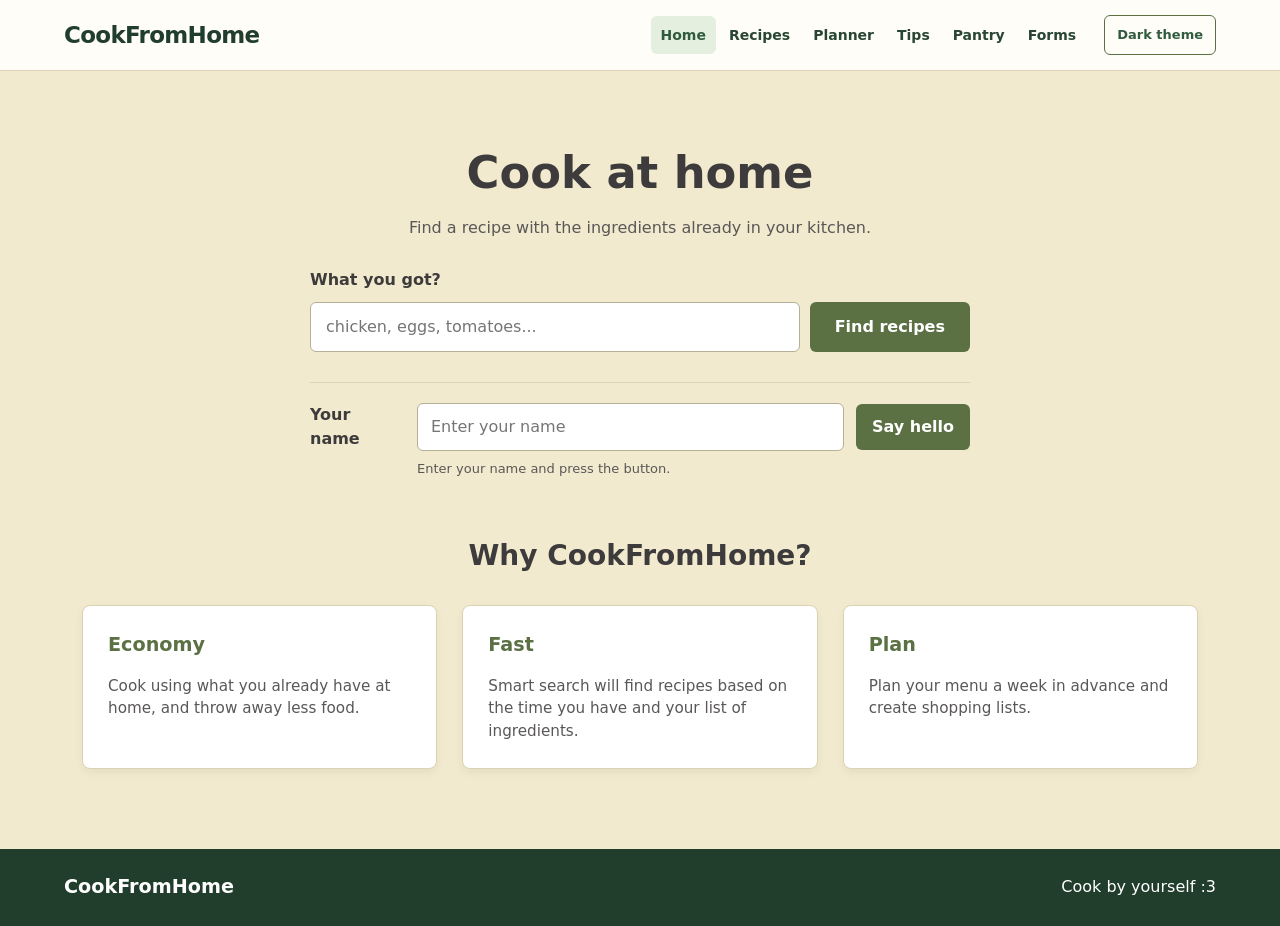
==== commit 39a68173: "Mass check and fixes" ====
--- a/index.html
+++ b/index.html
@@ -8,62 +8,59 @@
     <link rel="stylesheet" href="css/responsive.css">
     <link rel="stylesheet" href="css/dom.css">
     <link rel="stylesheet" href="css/site-polish.css">
+    <link rel="stylesheet" href="css/site-layout.css">
 </head>
 <body class="home-page">
     <a class="skip-link" href="#main-content">Skip to main content</a>
-     <header>
-        <div class="container header-content">
-            <a href="index.html" class="logo"> CookFromHome </a>
-
-            <nav>
-                 <a href="index.html">Home</a>
-                 <a href="recipes.html">Recipes</a>
-                 <a href="planner.html">Planner</a>
-                 <a href="tips.html">Tips</a>
-                 <a href="pantry.html">Pantry</a>
-                 <a href="forms.html">Forms</a>
-            </nav>
-        </div>
-     </header>
+     <header class="site-topbar">
+    <div class="container header-content">
+        <a href="index.html" class="logo">CookFromHome</a>
+        <nav aria-label="Main navigation">
+            <a href="index.html" aria-current="page">Home</a>
+            <a href="recipes.html">Recipes</a>
+            <a href="planner.html">Planner</a>
+            <a href="tips.html">Tips</a>
+            <a href="pantry.html">Pantry</a>
+            <a href="forms.html">Forms</a>
+        </nav>
+        <button id="theme-button" class="theme-toggle" type="button"
+                aria-pressed="false" aria-label="Switch to dark theme">Dark theme</button>
+    </div>
+</header>
 
      <main id="main-content">
           <section class="home-hero">
               <div class="container home-hero-content">
                   <h1 class="home-title">Cook at home</h1>
-
-                  <section class="dom-home-tools" aria-label="JavaScript interaction practice">
-                      <div class="dom-home-tool">
-                          <h2>Personal welcome</h2>
-                          <label for="welcome-name">Your name</label>
-                          <div class="dom-home-inputs">
-                              <input id="welcome-name" type="text" placeholder="Enter your name">
-                              <button id="welcome-button" type="button">Say hello</button>
-                          </div>
-                          <p id="welcome-message" role="status" aria-live="polite">Enter your name and press the button.</p>
-                      </div>
-                      <div class="dom-home-tool">
-                          <h2>Theme switcher</h2>
-                          <button id="theme-button" type="button" aria-pressed="false">Switch to dark theme</button>
-                          <p>Click again to return to the light theme.</p>
-                      </div>
-                  </section>
+                  <p class="home-subtitle">Find a recipe with the ingredients already in your kitchen.</p>
 
                   <form class="home-form">
                       <label for="ingredients-input" class="home-label">What you got?</label>
                       <div class="home-input-group">
                           <input type="text" id="ingredients-input" class="home-input" placeholder="chicken, eggs, tomatoes..." required>
-                          <button type="submit" class="home-btn">Find recepies</button>
+                          <button type="submit" class="home-btn">Find recipes</button>
                       </div>
                   </form>
+
+                  <section class="home-welcome" aria-label="Personal welcome">
+                      <div class="home-welcome-row">
+                          <label for="welcome-name">Your name</label>
+                          <div class="home-welcome-inputs">
+                              <input id="welcome-name" type="text" placeholder="Enter your name">
+                              <button id="welcome-button" type="button">Say hello</button>
+                          </div>
+                      </div>
+                      <p id="welcome-message" role="status" aria-live="polite">Enter your name and press the button.</p>
+                  </section>
               </div>
           </section>
 
           <section class="home-benefits">
               <div class="container">
-                  <h2 class="home-section-title">why CookFromHome</h2>
+                  <h2 class="home-section-title">Why CookFromHome?</h2>
                   <div class="home-benefits-grid">
                       <article class="home-benefit-card">
-                          <h3 class="home-card-title">Ecenomy</h3>
+                          <h3 class="home-card-title">Economy</h3>
                           <p class="home-card-text">Cook using what you already have at home, and throw away less food.</p>
                       </article>
                       <article class="home-benefit-card">
@@ -79,14 +76,14 @@
           </section>
      </main>
 
-     <footer>
-        <div class="container footer-content">
-            <h2>CookFromHome</h2>
-            <p>Cook by yourself :3</p>
-        </div>
-     </footer>
-
-     <script src="https://code.jquery.com/jquery-3.6.0.min.js"></script>
-     <script src="js/home-dom.js"></script>
+     <footer class="site-footer">
+    <div class="container footer-content">
+        <h2>CookFromHome</h2>
+        <p>Cook by yourself :3</p>
+    </div>
+</footer>
+     <script src="js/vendor/jquery-3.6.0.min.js"></script>
+    <script src="js/home-dom.js"></script>
+    <script src="js/site.js"></script>
 </body>
 </html>
--- a/css/responsive.css
+++ b/css/responsive.css
@@ -97,4 +97,56 @@
     .btn-secondary {
         padding: 10px 18px;
     }
-}+}
+/* Actual Pantry markup (pantry-main-grid, not old pantry-main). */
+@media (max-width: 768px) {
+    .pantry-main-grid {
+        grid-template-columns: 1fr;
+    }
+    .add-product {
+        flex-wrap: wrap;
+    }
+    .add-product input {
+        min-width: 0;
+        flex: 1 1 200px;
+    }
+    .pantry-top-card,
+    .pantry-added-card,
+    .pantry-shelf,
+    .note-card,
+    .pantry-log-card,
+    .pantry-faq-card {
+        padding: 18px;
+    }
+}
+
+
+/* Recipes: shared responsive rules */
+@media (max-width: 1000px) {
+    .recipes-grid {
+        grid-template-columns: repeat(2, minmax(0, 1fr));
+    }
+}
+
+@media (max-width: 650px) {
+    .recipes-page {
+        padding: 25px 0 55px;
+    }
+
+    .recipes-hero,
+    .recipes-catalog {
+        width: min(92%, 1200px);
+    }
+
+    .recipes-grid {
+        grid-template-columns: 1fr;
+    }
+
+    .recipes-search-field {
+        max-width: none;
+    }
+
+    .recipes-clear-button {
+        width: 100%;
+    }
+}
--- a/css/dom.css
+++ b/css/dom.css
@@ -1,39 +1,4 @@
-/* Assignment 5 DOM & Events — added features only */
-
-.dom-home-tools {
-    max-width: 750px;
-    margin: 0 auto 35px;
-    display: grid;
-    grid-template-columns: repeat(2, minmax(0, 1fr));
-    gap: 15px;
-    text-align: left;
-}
-.dom-home-tool {
-    padding: 18px;
-    background: #fff;
-    border: 1px solid #dcd2b4;
-    border-radius: 8px;
-}
-.dom-home-tool h2 { margin: 0 0 12px; font-size: 18px; }
-.dom-home-tool label, .tips-live-search label { display: block; font-weight: bold; margin-bottom: 8px; }
-.dom-home-tool p { font-size: 14px; margin: 12px 0 0; }
-.dom-home-inputs { display: flex; flex-wrap: wrap; gap: 8px; }
-.dom-home-tool input, .tips-live-search input {
-    min-width: 0;
-    flex: 1;
-    padding: 10px;
-    border: 1px solid #b4af96;
-    border-radius: 5px;
-}
-.dom-home-tool button, .tips-live-search button {
-    padding: 10px 14px;
-    border: 0;
-    border-radius: 5px;
-    background: #5b7043;
-    color: white;
-    cursor: pointer;
-}
-.dom-home-tool button:hover { background: #435b31; }
+/* DOM interactions for Pantry and Tips */
 
 .pantry-add-product { flex-direction: column; align-items: flex-start; gap: 8px; }
 .pantry-add-product label { font-weight: bold; }
--- a/css/site-layout.css
+++ b/css/site-layout.css
@@ -0,0 +1,635 @@
+
+/* Shared header, footer and Home layout */
+
+body > header {
+    background: rgb(255, 253, 248);
+    border-bottom: 1px solid rgb(220, 210, 180);
+}
+
+body > header .header-content {
+    min-height: 70px;
+    display: flex;
+    align-items: center;
+    gap: 12px 18px;
+    padding: 10px 0;
+}
+
+body > header .logo {
+    color: rgb(33, 61, 44);
+    font-size: 23px;
+    font-weight: 800;
+    letter-spacing: -0.03em;
+    white-space: nowrap;
+}
+
+body > header nav {
+    display: flex;
+    flex-wrap: wrap;
+    justify-content: flex-end;
+    gap: 3px;
+    margin-left: auto;
+}
+
+body > header nav a {
+    display: inline-flex;
+    align-items: center;
+    min-height: 38px;
+    padding: 7px 10px;
+    color: rgb(41, 70, 50);
+    border-radius: 6px;
+    font-size: 14px;
+    font-weight: 650;
+    text-decoration: none;
+}
+
+body > header nav a:hover,
+body > header nav a[aria-current="page"] {
+    background: rgb(229, 239, 223);
+    color: rgb(49, 91, 62) !important;
+}
+
+.theme-toggle {
+    flex: none;
+    padding: 9px 12px;
+    background: transparent;
+    border: 1px solid rgb(91, 112, 67);
+    border-radius: 6px;
+    color: rgb(49, 91, 62);
+    font-size: 13px;
+    font-weight: 700;
+    cursor: pointer;
+}
+
+.theme-toggle:hover {
+    background: rgb(229, 239, 223);
+}
+
+body > footer {
+    margin-top: auto;
+    padding: 24px 0;
+    background: rgb(33, 61, 44);
+    color: rgb(255, 255, 255);
+}
+
+body > footer .footer-content {
+    display: flex;
+    align-items: center;
+    justify-content: space-between;
+    gap: 16px;
+}
+
+body > footer h2,
+body > footer p {
+    margin: 0;
+}
+
+body > footer h2 {
+    font-size: 1.2rem;
+}
+
+/* Home layout */
+
+.home-page .home-hero {
+    padding: 68px 20px 22px;
+}
+
+.home-page .home-hero-content {
+    max-width: 960px;
+}
+
+.home-page .home-title {
+    margin: 0 0 10px;
+    font-size: clamp(2.1rem, 4vw, 2.8rem);
+}
+
+.home-page .home-subtitle {
+    margin: 0 0 28px;
+    font-size: 1rem;
+}
+
+.home-page .home-form {
+    max-width: 660px;
+}
+
+.home-welcome {
+    max-width: 660px;
+    padding: 20px 0 0;
+    margin: 30px auto 0;
+    border-top: 1px solid rgb(220, 210, 180);
+    text-align: left;
+}
+
+.home-welcome-row,
+.home-welcome-inputs {
+    display: flex;
+    align-items: center;
+    gap: 12px;
+}
+
+.home-welcome-row > label {
+    flex: 0 0 95px;
+    font-weight: 700;
+}
+
+.home-welcome-inputs {
+    flex: 1;
+}
+
+.home-welcome-inputs input {
+    flex: 1;
+    min-width: 0;
+    padding: 11px 13px;
+    background: rgb(255, 255, 255);
+    border: 1px solid rgb(180, 175, 150);
+    border-radius: 6px;
+}
+
+.home-welcome-inputs button {
+    flex: none;
+    padding: 11px 16px;
+    border: 0;
+    border-radius: 6px;
+    background: rgb(91, 112, 67);
+    color: rgb(255, 255, 255);
+    font-weight: 700;
+    cursor: pointer;
+}
+
+.home-welcome #welcome-message {
+    margin: 8px 0 0 107px;
+    font-size: 13px;
+    color: rgb(90, 87, 87);
+}
+
+.home-page .home-benefits {
+    padding-top: 34px;
+}
+
+.home-page .home-section-title {
+    margin: 0 0 28px;
+    font-size: 1.75rem;
+}
+
+/* Main dark theme */
+
+body.theme-dark {
+    background: rgb(28, 41, 35) !important;
+    color: rgb(242, 238, 227) !important;
+}
+
+body.theme-dark > header {
+    background: rgb(34, 55, 43) !important;
+    border-bottom-color: rgb(98, 120, 103) !important;
+}
+
+body.theme-dark > header :is(.logo, nav a, .theme-toggle) {
+    color: rgb(242, 238, 227) !important;
+}
+
+body.theme-dark > header nav a:hover,
+body.theme-dark > header nav a[aria-current="page"],
+body.theme-dark .theme-toggle:hover {
+    background: rgb(62, 84, 67) !important;
+}
+
+body.theme-dark > footer {
+    background: rgb(20, 36, 26) !important;
+}
+
+body.theme-dark main :is(
+    .home-benefit-card, .pantry-top-card, .pantry-added-card,
+    .pantry-shelf, .note-card, .pantry-log-card, .pantry-faq-card,
+    .planner-header-box, .day-node, .sidebar-card, .recipes-card,
+    .recipes-hero, .recipes-catalog, .recipes-search-controls,
+    .tip-card, .storage-card, .card, .search-card, .substitutions-card
+) {
+    background: rgb(48, 68, 57) !important;
+    color: rgb(242, 238, 227) !important;
+    border-color: rgb(101, 123, 105) !important;
+}
+
+body.theme-dark main :is(h1, h2, h3, h4, p, label, li, span) {
+    color: inherit;
+}
+
+body.theme-dark input,
+body.theme-dark textarea,
+body.theme-dark select {
+    background: rgb(248, 249, 243);
+    color: rgb(33, 51, 41);
+}
+
+/* Header and Home responsiveness */
+
+@media (max-width: 900px) {
+    body > header nav {
+        order: 3;
+        width: 100%;
+        justify-content: center;
+        margin-left: 0;
+    }
+
+    .theme-toggle {
+        margin-left: auto;
+    }
+}
+
+@media (max-width: 600px) {
+    body > header .header-content {
+        display: grid;
+        grid-template-columns: minmax(0, 1fr) auto;
+        gap: 8px;
+        justify-items: start;
+    }
+
+    body > header .logo {
+        font-size: 20px;
+        grid-column: 1;
+    }
+
+    body > header .theme-toggle {
+        grid-column: 2;
+        margin-left: 0;
+        padding: 7px 9px;
+    }
+
+    body > header nav {
+        grid-column: 1 / -1;
+        grid-row: 2;
+        width: 100%;
+        gap: 2px;
+        justify-content: center;
+    }
+
+    body > header nav a {
+        padding: 7px 6px;
+        font-size: 12px;
+    }
+
+    .home-page .home-hero {
+        padding: 42px 12px 16px;
+    }
+
+    .home-welcome-row {
+        flex-direction: column;
+        align-items: stretch;
+    }
+
+    .home-welcome-row > label {
+        flex: none;
+    }
+
+    .home-welcome #welcome-message {
+        margin-left: 0;
+    }
+
+    .home-page .home-benefits {
+        padding-top: 25px;
+    }
+
+    body > footer .footer-content {
+        flex-direction: column;
+        align-items: center;
+        text-align: center;
+    }
+}
+
+/* Dark theme: Recipes */
+
+body.theme-dark .recipes-page {
+    background: rgb(28, 41, 35) !important;
+    color: rgb(242, 238, 227) !important;
+}
+
+body.theme-dark main :is(
+    .recipes-featured-layout,
+    .recipes-tip,
+    .recipes-filters,
+    .recipes-search-field
+) {
+    background: rgb(48, 68, 57) !important;
+    color: rgb(242, 238, 227) !important;
+}
+
+body.theme-dark main :is(
+    h1, h2, h3, h4,
+    .meal-tag, .recipes-meta, .recipes-eyebrow
+) {
+    color: rgb(232, 241, 219) !important;
+}
+
+body.theme-dark .recipes-page :is(
+    .recipes-hero p,
+    .recipes-section-title p,
+    .recipes-card-body > p,
+    .recipes-meta,
+    .recipes-results-count,
+    .recipes-details-body li,
+    .recipes-tag
+) {
+    color: rgb(225, 233, 219) !important;
+}
+
+body.theme-dark .recipes-filters label {
+    background: rgb(52, 72, 61);
+    border-color: rgb(110, 136, 113);
+    color: rgb(244, 242, 229);
+}
+
+body.theme-dark .recipes-details summary {
+    color: rgb(210, 231, 198);
+}
+
+body.theme-dark .recipes-filters label:hover {
+    border-color: rgb(221, 235, 206);
+}
+
+body.theme-dark main .recipes-hero,
+body.theme-dark main .recipes-catalog {
+    background: transparent !important;
+    border-color: rgb(100, 118, 103) !important;
+}
+
+body.theme-dark main .recipes-filters,
+body.theme-dark main .recipes-search-controls,
+body.theme-dark main .recipes-search-field {
+    background: transparent !important;
+}
+
+/* Dark theme: existing page text */
+
+body.theme-dark .day-node-header,
+body.theme-dark .day-node-header > span:first-child,
+body.theme-dark .meal-tag,
+body.theme-dark .sidebar-card h3 {
+    color: rgb(235, 241, 222) !important;
+}
+
+body.theme-dark .pantry-faq-card .faq-question,
+body.theme-dark .pantry-faq-card .faq-question::after {
+    color: rgb(244, 242, 229) !important;
+}
+
+body.theme-dark .pantry-faq-card .faq-answer,
+body.theme-dark .pantry-faq-card .faq-answer p {
+    color: rgb(226, 235, 222) !important;
+}
+
+body.theme-dark .forms-page .tips-hero p,
+body.theme-dark .forms-page .form-text,
+body.theme-dark .forms-page #contactForm .form-text {
+    color: rgb(214, 225, 210) !important;
+}
+
+body.theme-dark > header .header-content nav a[aria-current="page"],
+body.theme-dark > header .header-content nav a[aria-current="page"]:hover {
+    background: rgb(62, 84, 67) !important;
+    color: rgb(248, 247, 238) !important;
+}
+
+body.theme-dark .main-content .tips-hero p,
+body.theme-dark .main-content #contactForm .form-text,
+body.theme-dark .pantry-top-card .subtitle,
+body.theme-dark .pantry-added-card .count-text,
+body.theme-dark .pantry-added-card #pantry-empty-list,
+body.theme-dark .pantry-shelf-title span {
+    color: rgb(218, 230, 213) !important;
+}
+
+body.theme-dark .day-node .badge-kcal {
+    background: rgb(224, 236, 214) !important;
+    color: rgb(40, 68, 47) !important;
+}
+
+/* Dark theme: general text contrast */
+
+body.theme-dark main {
+    color: rgb(242, 238, 227);
+}
+
+body.theme-dark main :is(
+    .home-subtitle,
+    .home-card-text,
+    .home-welcome #welcome-message,
+    .planner-header-box p,
+    .progress-text,
+    .meal-cal,
+    .pantry-top-card .subtitle,
+    .count-text,
+    #pantry-empty-list,
+    #pantry-add-feedback,
+    .pantry-shelf-title span,
+    .note-row p,
+    .recipes-section-title p,
+    .recipes-results-count,
+    .recipes-card-body > p,
+    .recipes-featured-copy > p,
+    .tips-hero p,
+    .text-muted,
+    .form-text,
+    .small.text-muted
+) {
+    color: rgb(213, 226, 208) !important;
+}
+
+body.theme-dark main a:not(.recipes-button):not(.cook-now-btn) {
+    color: rgb(212, 235, 193);
+}
+
+body.theme-dark main a:not(.recipes-button):not(.cook-now-btn):hover {
+    color: rgb(239, 247, 223);
+}
+
+/* Planner: readable day names and meal information */
+
+body.theme-dark .planner-wrapper :is(
+    .day-node-header,
+    .day-node-header > span,
+    .meal-tag,
+    .sidebar-card h3,
+    .planner-header-box h2
+) {
+    color: rgb(235, 241, 222) !important;
+}
+
+body.theme-dark .planner-wrapper .meal-item-list li,
+body.theme-dark .planner-wrapper .checklist-row label,
+body.theme-dark .planner-wrapper .form-field label {
+    color: rgb(238, 238, 228) !important;
+}
+
+body.theme-dark .planner-wrapper .checklist-row.completed label {
+    color: rgb(184, 202, 185) !important;
+}
+
+body.theme-dark .planner-wrapper .badge-kcal {
+    background: rgb(224, 236, 214) !important;
+    color: rgb(40, 68, 47) !important;
+}
+
+body.theme-dark .planner-wrapper .btn-delete-item {
+    color: rgb(243, 183, 172);
+}
+
+/* Pantry: FAQ, shelves and inventory */
+
+body.theme-dark .pantry :is(
+    .faq-question,
+    .pantry-shelf-title h4,
+    .note-row h4,
+    .pantry-added-card h2,
+    .pantry-log-card h3,
+    .pantry-add-product label
+) {
+    color: rgb(244, 242, 229) !important;
+}
+
+body.theme-dark .pantry .faq-question::after {
+    color: rgb(244, 242, 229) !important;
+}
+
+body.theme-dark .pantry .faq-answer,
+body.theme-dark .pantry .faq-answer p {
+    color: rgb(225, 234, 219) !important;
+}
+
+body.theme-dark .pantry .foods p,
+body.theme-dark .pantry #pantry-product-list li,
+body.theme-dark .pantry .log-row {
+    background: rgb(57, 79, 65) !important;
+    color: rgb(242, 238, 227) !important;
+    border-color: rgb(101, 123, 105) !important;
+}
+
+body.theme-dark .pantry .foods p:hover {
+    background: rgb(76, 105, 79) !important;
+    color: rgb(255, 255, 255) !important;
+}
+
+body.theme-dark .pantry .log-head {
+    background: rgb(67, 89, 72) !important;
+    color: rgb(248, 247, 235) !important;
+}
+
+body.theme-dark .pantry .badge.warn {
+    background: rgb(253, 243, 216) !important;
+    color: rgb(107, 70, 8) !important;
+}
+
+body.theme-dark .pantry .badge.urgent {
+    background: rgb(253, 232, 232) !important;
+    color: rgb(147, 39, 39) !important;
+}
+
+/* Recipes: readable cards, filters and buttons */
+
+body.theme-dark .recipes-page :is(
+    .recipes-details-body h4,
+    .recipes-details summary,
+    .recipes-eyebrow,
+    .recipes-card h3,
+    .recipes-featured-copy h3,
+    .recipes-featured-copy h4
+) {
+    color: rgb(221, 239, 206) !important;
+}
+
+body.theme-dark .recipes-page .recipes-details[open] summary {
+    background: rgb(72, 106, 77) !important;
+    color: rgb(255, 255, 255) !important;
+}
+
+body.theme-dark .recipes-page :is(
+    .recipes-tag,
+    .recipes-perks span
+) {
+    background: rgb(65, 90, 71) !important;
+    color: rgb(239, 247, 224) !important;
+}
+
+body.theme-dark .recipes-page .recipes-filters label {
+    background: rgb(52, 72, 61) !important;
+    color: rgb(242, 238, 227) !important;
+    border-color: rgb(110, 136, 113) !important;
+}
+
+/* Tips and Forms: text, tables and messages */
+
+body.theme-dark .main-content .tips-hero {
+    background: rgb(48, 68, 57) !important;
+    color: rgb(242, 238, 227) !important;
+    border-color: rgb(101, 123, 105) !important;
+}
+
+body.theme-dark .main-content .tips-hero h2,
+body.theme-dark .main-content .tip-card h4,
+body.theme-dark .main-content .text-success {
+    color: rgb(220, 239, 202) !important;
+}
+
+body.theme-dark .main-content .hero-badge {
+    background: rgb(74, 102, 76) !important;
+    color: rgb(255, 255, 255) !important;
+}
+
+body.theme-dark .main-content .tip-card p,
+body.theme-dark .main-content .text-muted {
+    color: rgb(218, 231, 213) !important;
+}
+
+body.theme-dark .main-content .table {
+    --bs-table-bg: rgb(48, 68, 57);
+    --bs-table-color: rgb(242, 238, 227);
+    --bs-table-border-color: rgb(101, 123, 105);
+    --bs-table-striped-bg: rgb(58, 78, 65);
+    --bs-table-striped-color: rgb(242, 238, 227);
+
+    color: rgb(242, 238, 227) !important;
+}
+
+body.theme-dark .main-content .custom-table thead {
+    background: rgb(65, 88, 71) !important;
+    color: rgb(242, 238, 227) !important;
+}
+
+body.theme-dark .main-content .custom-table :is(th, td) {
+    color: rgb(242, 238, 227) !important;
+    border-color: rgb(101, 123, 105) !important;
+}
+
+body.theme-dark .main-content .invalid-feedback,
+body.theme-dark .main-content .text-danger {
+    color: rgb(255, 170, 161) !important;
+}
+
+body.theme-dark .main-content .alert-success {
+    background: rgb(228, 243, 226) !important;
+    color: rgb(33, 84, 46) !important;
+}
+
+body.theme-dark .main-content .alert-warning {
+    background: rgb(253, 242, 209) !important;
+    color: rgb(99, 70, 20) !important;
+}
+
+/* Final contrast corrections */
+
+body.theme-dark .planner-wrapper .day-node .day-node-header .badge-kcal {
+    background: rgb(224, 236, 214) !important;
+    color: rgb(40, 68, 47) !important;
+}
+
+body.theme-dark .recipes-page .recipes-details summary {
+    background: rgb(65, 90, 71) !important;
+    color: rgb(239, 247, 224) !important;
+}
+
+body.theme-dark .recipes-page .recipes-details[open] summary {
+    background: rgb(72, 106, 77) !important;
+    color: rgb(255, 255, 255) !important;
+}
+
+body.theme-dark .main-content .btn-success,
+body.theme-dark .main-content .btn-success:hover {
+    color: rgb(255, 255, 255) !important;
+}
